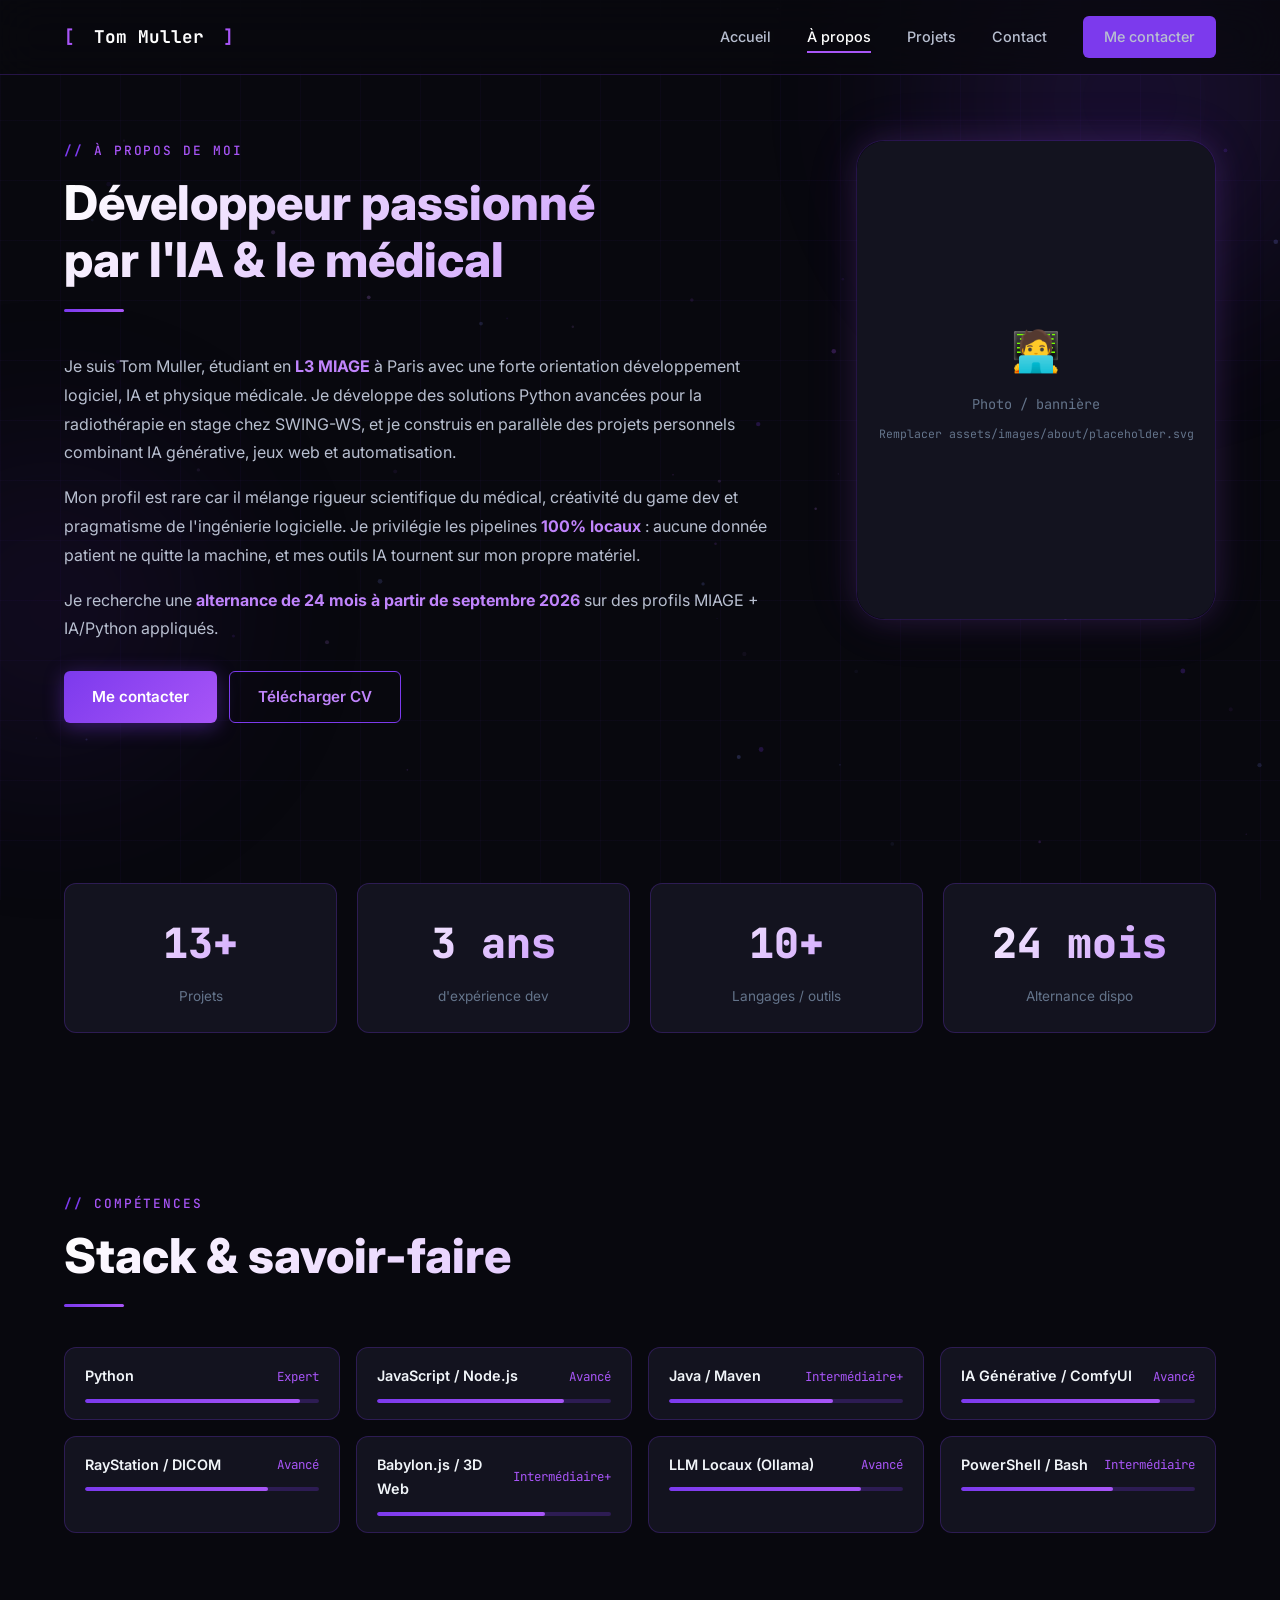
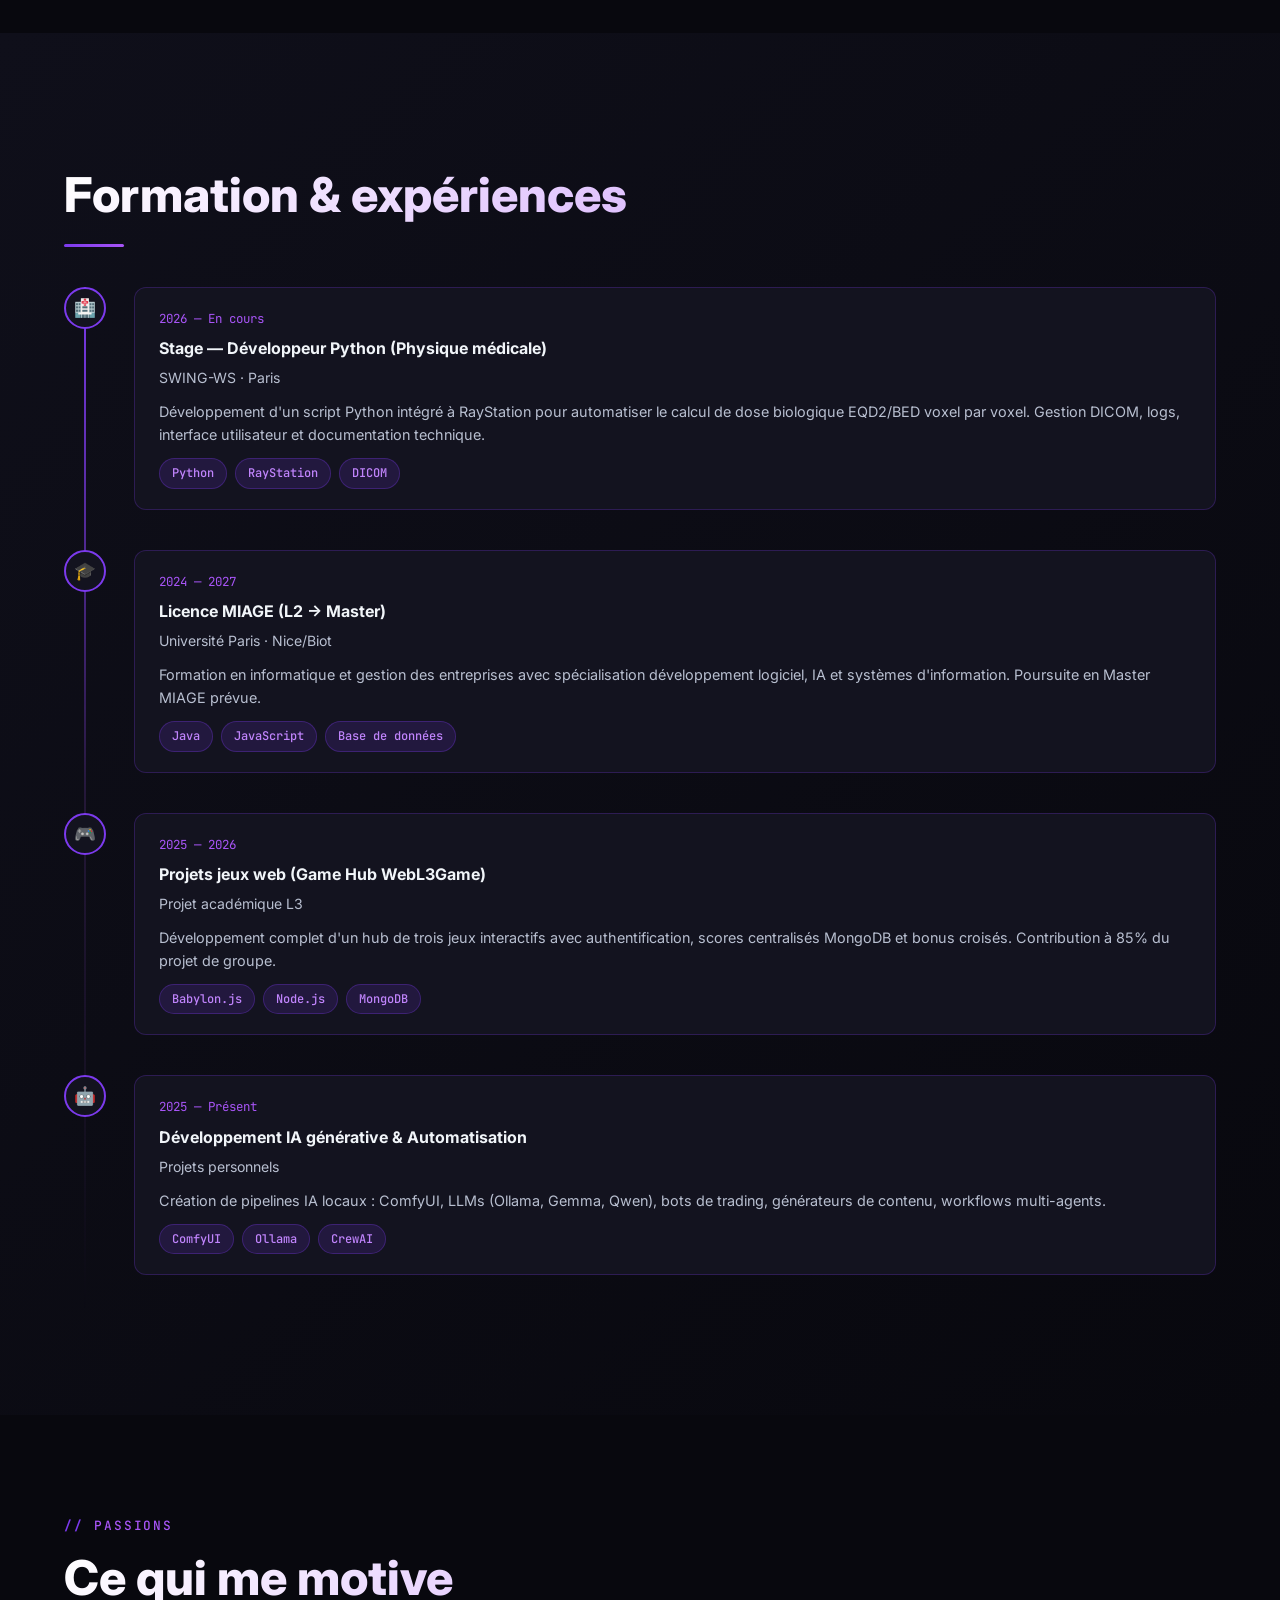
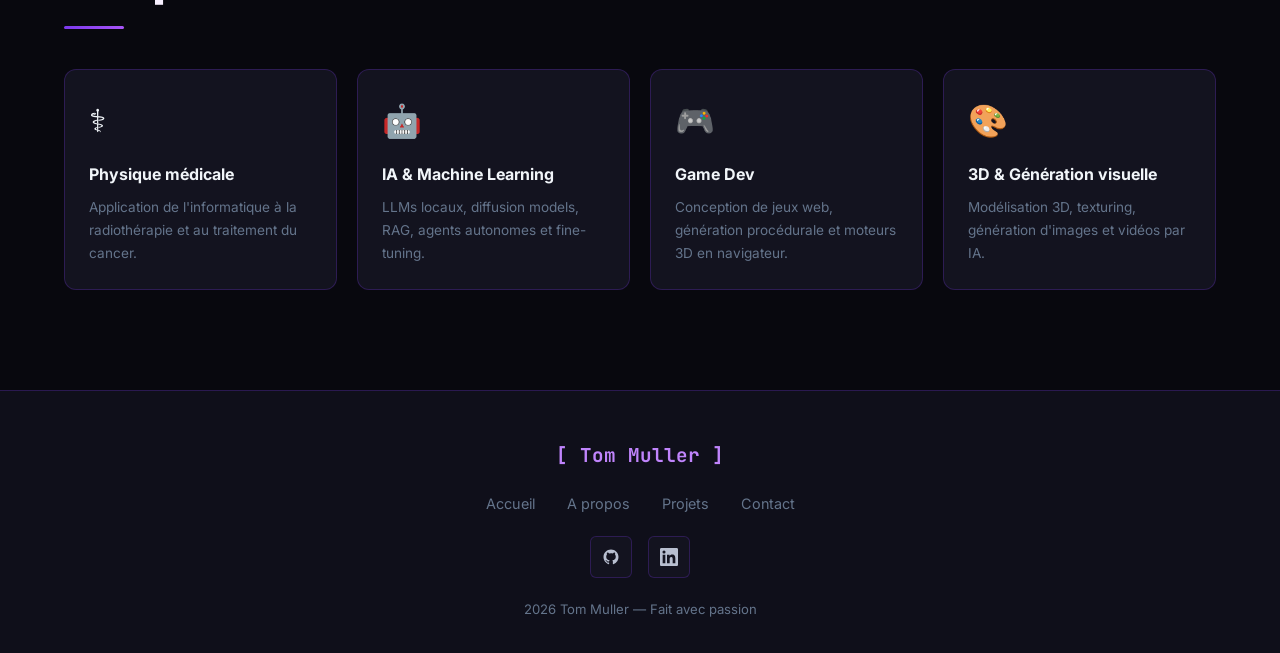
==== about.html @ a90e642e "ajout portfolio" ====
<!DOCTYPE html>
<html lang="fr">
<head>
  <meta charset="UTF-8"/>
  <meta name="viewport" content="width=device-width, initial-scale=1.0"/>
  <meta name="description" content="Tom Muller — Portfolio développeur Python/IA, physique médicale et jeux web."/>
  <title>À propos — Tom Muller</title>
  <link rel="stylesheet" href="css/main.css"/>
  <link rel="stylesheet" href="css/components.css"/>
  <link rel="stylesheet" href="css/animations.css"/>
</head>
<body>
<canvas id="particles-canvas"></canvas>
<div class="bg-orb bg-orb-1"></div>
<div class="bg-orb bg-orb-2"></div>

<nav class="navbar">
  <div class="container navbar-inner">
    <a href="index.html" class="navbar-logo"><span class="logo-bracket">[</span>&nbsp;Tom Muller&nbsp;<span class="logo-bracket">]</span></a>
    <div class="navbar-links">
      <a href="index.html">Accueil</a>
<a href="about.html" class="active">À propos</a>
<a href="projects.html">Projets</a>
<a href="contact.html">Contact</a>

      <a href="contact.html" class="navbar-cta">Me contacter</a>
    </div>
    <button class="burger" id="burger" aria-label="Menu"><span></span><span></span><span></span></button>
  </div>
</nav>
<div class="mobile-menu" id="mobileMenu">
  <a href="index.html">Accueil</a>
<a href="about.html">À propos</a>
<a href="projects.html">Projets</a>
<a href="contact.html">Contact</a>

  <a href="contact.html" class="btn btn-primary btn-sm" style="text-align:center;display:block;">Me contacter</a>
</div>

<!-- ═══ HERO ABOUT ═══ -->
<section style="padding:140px 0 60px;">
  <div class="container">
    <div style="display:grid;grid-template-columns:1fr 360px;gap:70px;align-items:start;">
      <div>
        <p class="section-label hero-animate-1">À propos de moi</p>
        <h1 class="section-title hero-animate-2">Développeur passionné<br/>par l'IA &amp; le médical</h1>
        <div class="divider hero-animate-3"></div>
        <div class="hero-animate-4">
          <p style="color:var(--text-secondary);line-height:1.8;margin-bottom:16px;">
            Je suis Tom Muller, étudiant en <strong style="color:var(--purple-light);">L3 MIAGE</strong> à Paris avec une forte orientation développement logiciel, IA et physique médicale. Je développe des solutions Python avancées pour la radiothérapie en stage chez SWING-WS, et je construis en parallèle des projets personnels combinant IA générative, jeux web et automatisation.
          </p>
          <p style="color:var(--text-secondary);line-height:1.8;margin-bottom:16px;">
            Mon profil est rare car il mélange rigueur scientifique du médical, créativité du game dev et pragmatisme de l'ingénierie logicielle. Je privilégie les pipelines <strong style="color:var(--purple-light);">100% locaux</strong> : aucune donnée patient ne quitte la machine, et mes outils IA tournent sur mon propre matériel.
          </p>
          <p style="color:var(--text-secondary);line-height:1.8;">
            Je recherche une <strong style="color:var(--purple-light);">alternance de 24 mois à partir de septembre 2026</strong> sur des profils MIAGE + IA/Python appliqués.
          </p>
        </div>
        <div style="display:flex;gap:12px;flex-wrap:wrap;margin-top:28px;" class="hero-animate-4">
          <a href="contact.html" class="btn btn-primary">Me contacter</a>
          <a href="#" class="btn btn-outline" id="dlCv">Télécharger CV</a>
        </div>
      </div>

      <!-- Photo About -->
      <div class="float-anim reveal-right">
        <div style="width:100%;aspect-ratio:3/4;border-radius:var(--radius-xl);overflow:hidden;border:1px solid var(--border);box-shadow:var(--shadow-glow);">
          <div class="img-placeholder" style="height:100%;border-radius:var(--radius-xl);border:none;">
            <span class="icon">🧑‍💻</span>
            <span>Photo / bannière</span>
            <small style="font-size:0.72rem;text-align:center;padding:0 12px;">Remplacer assets/images/about/placeholder.svg</small>
          </div>
        </div>
      </div>
    </div>
  </div>
</section>

<!-- ═══ STATS RAPIDES ═══ -->
<section class="section-sm">
  <div class="container">
    <div class="stats-row reveal">
      <div class="stat-card"><div class="stat-value" data-count="13" data-suffix="+">0</div><div class="stat-label">Projets</div></div>
      <div class="stat-card"><div class="stat-value" data-count="3" data-suffix=" ans">0</div><div class="stat-label">d'expérience dev</div></div>
      <div class="stat-card"><div class="stat-value" data-count="10" data-suffix="+">0</div><div class="stat-label">Langages / outils</div></div>
      <div class="stat-card"><div class="stat-value" data-count="24" data-suffix=" mois">0</div><div class="stat-label">Alternance dispo</div></div>
    </div>
  </div>
</section>

<!-- ═══ COMPÉTENCES ═══ -->
<section class="section">
  <div class="container">
    <p class="section-label reveal">Compétences</p>
    <h2 class="section-title reveal delay-1">Stack &amp; savoir-faire</h2>
    <div class="divider reveal delay-2"></div>
    <div class="skills-grid reveal delay-3">
      <div class="skill-item"><div class="skill-header"><span class="skill-name">Python</span><span class="skill-level">Expert</span></div><div class="skill-bar"><div class="skill-fill" data-width="92%"></div></div></div>
      <div class="skill-item"><div class="skill-header"><span class="skill-name">JavaScript / Node.js</span><span class="skill-level">Avancé</span></div><div class="skill-bar"><div class="skill-fill" data-width="80%"></div></div></div>
      <div class="skill-item"><div class="skill-header"><span class="skill-name">Java / Maven</span><span class="skill-level">Intermédiaire+</span></div><div class="skill-bar"><div class="skill-fill" data-width="70%"></div></div></div>
      <div class="skill-item"><div class="skill-header"><span class="skill-name">IA Générative / ComfyUI</span><span class="skill-level">Avancé</span></div><div class="skill-bar"><div class="skill-fill" data-width="85%"></div></div></div>
      <div class="skill-item"><div class="skill-header"><span class="skill-name">RayStation / DICOM</span><span class="skill-level">Avancé</span></div><div class="skill-bar"><div class="skill-fill" data-width="78%"></div></div></div>
      <div class="skill-item"><div class="skill-header"><span class="skill-name">Babylon.js / 3D Web</span><span class="skill-level">Intermédiaire+</span></div><div class="skill-bar"><div class="skill-fill" data-width="72%"></div></div></div>
      <div class="skill-item"><div class="skill-header"><span class="skill-name">LLM Locaux (Ollama)</span><span class="skill-level">Avancé</span></div><div class="skill-bar"><div class="skill-fill" data-width="82%"></div></div></div>
      <div class="skill-item"><div class="skill-header"><span class="skill-name">PowerShell / Bash</span><span class="skill-level">Intermédiaire</span></div><div class="skill-bar"><div class="skill-fill" data-width="65%"></div></div></div>
    </div>
  </div>
</section>

<!-- ═══ TIMELINE ═══ -->
<section class="section" style="background:linear-gradient(135deg,var(--bg-secondary),var(--bg-primary));">
  <div class="container">
    <p class="section-label reveal">Parcours</p>
    <h2 class="section-title reveal delay-1">Formation &amp; expériences</h2>
    <div class="divider reveal delay-2"></div>
    <div class="timeline reveal delay-3">

      <div class="timeline-item">
        <div class="timeline-dot">🏥</div>
        <div class="timeline-content">
          <p class="timeline-date">2026 — En cours</p>
          <h3 class="timeline-title">Stage — Développeur Python (Physique médicale)</h3>
          <p class="timeline-company">SWING-WS · Paris</p>
          <p class="timeline-desc">Développement d'un script Python intégré à RayStation pour automatiser le calcul de dose biologique EQD2/BED voxel par voxel. Gestion DICOM, logs, interface utilisateur et documentation technique.</p>
          <div style="display:flex;gap:8px;flex-wrap:wrap;margin-top:12px;">
            <span class="tag">Python</span><span class="tag">RayStation</span><span class="tag">DICOM</span>
          </div>
        </div>
      </div>

      <div class="timeline-item">
        <div class="timeline-dot">🎓</div>
        <div class="timeline-content">
          <p class="timeline-date">2024 — 2027</p>
          <h3 class="timeline-title">Licence MIAGE (L2 → Master)</h3>
          <p class="timeline-company">Université Paris · Nice/Biot</p>
          <p class="timeline-desc">Formation en informatique et gestion des entreprises avec spécialisation développement logiciel, IA et systèmes d'information. Poursuite en Master MIAGE prévue.</p>
          <div style="display:flex;gap:8px;flex-wrap:wrap;margin-top:12px;">
            <span class="tag">Java</span><span class="tag">JavaScript</span><span class="tag">Base de données</span>
          </div>
        </div>
      </div>

      <div class="timeline-item">
        <div class="timeline-dot">🎮</div>
        <div class="timeline-content">
          <p class="timeline-date">2025 — 2026</p>
          <h3 class="timeline-title">Projets jeux web (Game Hub WebL3Game)</h3>
          <p class="timeline-company">Projet académique L3</p>
          <p class="timeline-desc">Développement complet d'un hub de trois jeux interactifs avec authentification, scores centralisés MongoDB et bonus croisés. Contribution à 85% du projet de groupe.</p>
          <div style="display:flex;gap:8px;flex-wrap:wrap;margin-top:12px;">
            <span class="tag">Babylon.js</span><span class="tag">Node.js</span><span class="tag">MongoDB</span>
          </div>
        </div>
      </div>

      <div class="timeline-item">
        <div class="timeline-dot">🤖</div>
        <div class="timeline-content">
          <p class="timeline-date">2025 — Présent</p>
          <h3 class="timeline-title">Développement IA générative &amp; Automatisation</h3>
          <p class="timeline-company">Projets personnels</p>
          <p class="timeline-desc">Création de pipelines IA locaux : ComfyUI, LLMs (Ollama, Gemma, Qwen), bots de trading, générateurs de contenu, workflows multi-agents.</p>
          <div style="display:flex;gap:8px;flex-wrap:wrap;margin-top:12px;">
            <span class="tag">ComfyUI</span><span class="tag">Ollama</span><span class="tag">CrewAI</span>
          </div>
        </div>
      </div>

    </div>
  </div>
</section>

<!-- ═══ CENTRES D'INTÉRÊT ═══ -->
<section class="section">
  <div class="container">
    <p class="section-label reveal">Passions</p>
    <h2 class="section-title reveal delay-1">Ce qui me motive</h2>
    <div class="divider reveal delay-2"></div>
    <div style="display:grid;grid-template-columns:repeat(auto-fill,minmax(220px,1fr));gap:20px;margin-top:36px;" class="reveal delay-3">
      <div class="stat-card" style="text-align:left;padding:24px;">
        <div style="font-size:2rem;margin-bottom:12px;">⚕️</div>
        <h3 style="font-size:1rem;margin-bottom:8px;">Physique médicale</h3>
        <p style="font-size:0.85rem;color:var(--text-muted);">Application de l'informatique à la radiothérapie et au traitement du cancer.</p>
      </div>
      <div class="stat-card" style="text-align:left;padding:24px;">
        <div style="font-size:2rem;margin-bottom:12px;">🤖</div>
        <h3 style="font-size:1rem;margin-bottom:8px;">IA &amp; Machine Learning</h3>
        <p style="font-size:0.85rem;color:var(--text-muted);">LLMs locaux, diffusion models, RAG, agents autonomes et fine-tuning.</p>
      </div>
      <div class="stat-card" style="text-align:left;padding:24px;">
        <div style="font-size:2rem;margin-bottom:12px;">🎮</div>
        <h3 style="font-size:1rem;margin-bottom:8px;">Game Dev</h3>
        <p style="font-size:0.85rem;color:var(--text-muted);">Conception de jeux web, génération procédurale et moteurs 3D en navigateur.</p>
      </div>
      <div class="stat-card" style="text-align:left;padding:24px;">
        <div style="font-size:2rem;margin-bottom:12px;">🎨</div>
        <h3 style="font-size:1rem;margin-bottom:8px;">3D &amp; Génération visuelle</h3>
        <p style="font-size:0.85rem;color:var(--text-muted);">Modélisation 3D, texturing, génération d'images et vidéos par IA.</p>
      </div>
    </div>
  </div>
</section>


<footer>
  <div class="container footer-inner">
    <div class="footer-logo">[ Tom Muller ]</div>
    <nav class="footer-links">
      <a href="index.html">Accueil</a>
      <a href="about.html">A propos</a>
      <a href="projects.html">Projets</a>
      <a href="contact.html">Contact</a>
    </nav>
    <div class="footer-social">
      <a href="https://github.com/VOTRE_USERNAME" target="_blank" rel="noopener" class="social-btn" aria-label="GitHub">
        <svg width="18" height="18" viewBox="0 0 24 24" fill="currentColor"><path d="M12 2C6.477 2 2 6.484 2 12.017c0 4.425 2.865 8.18 6.839 9.504.5.092.682-.217.682-.483 0-.237-.008-.868-.013-1.703-2.782.605-3.369-1.343-3.369-1.343-.454-1.158-1.11-1.466-1.11-1.466-.908-.62.069-.608.069-.608 1.003.07 1.531 1.032 1.531 1.032.892 1.53 2.341 1.088 2.91.832.092-.647.35-1.088.636-1.338-2.22-.253-4.555-1.113-4.555-4.951 0-1.093.39-1.988 1.029-2.688-.103-.253-.446-1.272.098-2.65 0 0 .84-.27 2.75 1.026A9.564 9.564 0 0112 6.844c.85.004 1.705.115 2.504.337 1.909-1.296 2.747-1.027 2.747-1.027.546 1.379.202 2.398.1 2.651.64.7 1.028 1.595 1.028 2.688 0 3.848-2.339 4.695-4.566 4.943.359.309.678.92.678 1.855 0 1.338-.012 2.419-.012 2.747 0 .268.18.58.688.482A10.019 10.019 0 0022 12.017C22 6.484 17.522 2 12 2z"/></svg>
      </a>
      <a href="https://linkedin.com/in/VOTRE_PROFIL" target="_blank" rel="noopener" class="social-btn" aria-label="LinkedIn">
        <svg width="18" height="18" viewBox="0 0 24 24" fill="currentColor"><path d="M20.447 20.452h-3.554v-5.569c0-1.328-.027-3.037-1.852-3.037-1.853 0-2.136 1.445-2.136 2.939v5.667H9.351V9h3.414v1.561h.046c.477-.9 1.637-1.85 3.37-1.85 3.601 0 4.267 2.37 4.267 5.455v6.286zM5.337 7.433a2.062 2.062 0 01-2.063-2.065 2.064 2.064 0 112.063 2.065zm1.782 13.019H3.555V9h3.564v11.452zM22.225 0H1.771C.792 0 0 .774 0 1.729v20.542C0 23.227.792 24 1.771 24h20.451C23.2 24 24 23.227 24 22.271V1.729C24 .774 23.2 0 22.222 0h.003z"/></svg>
      </a>
    </div>
    <p class="footer-copy">2026 Tom Muller — Fait avec passion</p>
  </div>
</footer>
<script src="js/projects.js"></script>
<script src="js/main.js"></script>
<script src="js/animations.js"></script>
</body>
</html>
---- css/main.css ----
/* ============================================================
   main.css — Variables, reset, typographie, layout global
   Projet : Portfolio Tom Muller
   ============================================================ */

@import url('https://fonts.googleapis.com/css2?family=Inter:wght@300;400;500;600;700;800&family=JetBrains+Mono:wght@400;500;700&display=swap');

/* ── Variables ── */
:root {
  --bg-primary:    #08080e;
  --bg-secondary:  #0f0f1a;
  --bg-card:       #13131f;
  --bg-card-hover: #1a1a2e;

  --purple-deep:   #4c1d95;
  --purple-main:   #7c3aed;
  --purple-bright: #a855f7;
  --purple-light:  #c084fc;
  --purple-glow:   rgba(168, 85, 247, 0.15);
  --purple-glow-strong: rgba(168, 85, 247, 0.35);

  --text-primary:  #f1f5f9;
  --text-secondary:#b8bfd0;
  --text-muted:    #64748b;
  --text-accent:   #c084fc;

  --border:        rgba(124, 58, 237, 0.25);
  --border-hover:  rgba(168, 85, 247, 0.6);

  --font-main: 'Inter', system-ui, sans-serif;
  --font-mono: 'JetBrains Mono', 'Fira Code', monospace;

  --radius-sm: 6px;
  --radius-md: 12px;
  --radius-lg: 20px;
  --radius-xl: 28px;

  --transition: 0.3s cubic-bezier(0.4, 0, 0.2, 1);
  --shadow-card: 0 4px 24px rgba(0,0,0,0.4), 0 0 0 1px var(--border);
  --shadow-glow: 0 0 30px var(--purple-glow), 0 0 60px rgba(168,85,247,0.08);
}

/* ── Reset ── */
*, *::before, *::after { box-sizing: border-box; margin: 0; padding: 0; }
html { scroll-behavior: smooth; font-size: 16px; }
body {
  background: var(--bg-primary);
  color: var(--text-primary);
  font-family: var(--font-main);
  line-height: 1.7;
  overflow-x: hidden;
  min-height: 100vh;
}
a { color: var(--purple-light); text-decoration: none; transition: color var(--transition); }
a:hover { color: #fff; }
img { max-width: 100%; display: block; }
ul, ol { list-style: none; }
button { cursor: pointer; font-family: var(--font-main); border: none; background: none; }
input, textarea { font-family: var(--font-main); }

/* ── Scrollbar ── */
::-webkit-scrollbar { width: 6px; }
::-webkit-scrollbar-track { background: var(--bg-secondary); }
::-webkit-scrollbar-thumb { background: var(--purple-main); border-radius: 3px; }

/* ── Selection ── */
::selection { background: var(--purple-glow-strong); color: #fff; }

/* ── Background grid ── */
body::before {
  content: '';
  position: fixed; inset: 0; z-index: 0; pointer-events: none;
  background-image:
    linear-gradient(rgba(124,58,237,0.04) 1px, transparent 1px),
    linear-gradient(90deg, rgba(124,58,237,0.04) 1px, transparent 1px);
  background-size: 60px 60px;
}

/* ── Orbs de fond ── */
.bg-orb {
  position: fixed; border-radius: 50%; pointer-events: none; z-index: 0;
  filter: blur(80px); opacity: 0.18;
}
.bg-orb-1 {
  width: 500px; height: 500px;
  background: radial-gradient(circle, var(--purple-main), transparent);
  top: -150px; right: -100px;
}
.bg-orb-2 {
  width: 400px; height: 400px;
  background: radial-gradient(circle, var(--purple-deep), transparent);
  bottom: 10%; left: -150px;
}

/* ── Layout conteneur ── */
.container {
  width: 100%; max-width: 1200px;
  margin: 0 auto; padding: 0 24px;
  position: relative; z-index: 1;
}
.section { padding: 100px 0; }
.section-sm { padding: 60px 0; }

/* ── Titres de section ── */
.section-label {
  font-family: var(--font-mono);
  font-size: 0.8rem; font-weight: 500;
  color: var(--purple-bright); letter-spacing: 0.15em; text-transform: uppercase;
  display: flex; align-items: center; gap: 10px; margin-bottom: 12px;
}
.section-label::before {
  content: '//'; color: var(--purple-main); font-weight: 700;
}
.section-title {
  font-size: clamp(2rem, 4vw, 3rem); font-weight: 800;
  line-height: 1.2; margin-bottom: 16px;
  background: linear-gradient(135deg, #fff 0%, var(--purple-light) 100%);
  -webkit-background-clip: text; -webkit-text-fill-color: transparent;
  background-clip: text;
}
.section-subtitle {
  font-size: 1.1rem; color: var(--text-secondary); max-width: 560px;
}

/* ── Badges / Tags ── */
.tag {
  display: inline-flex; align-items: center; gap: 5px;
  padding: 4px 12px; border-radius: 99px;
  font-size: 0.75rem; font-weight: 500; font-family: var(--font-mono);
  background: rgba(124,58,237,0.15); color: var(--purple-light);
  border: 1px solid rgba(124,58,237,0.3);
  transition: var(--transition);
}
.tag:hover { background: rgba(124,58,237,0.25); border-color: var(--purple-bright); }
.tag-green  { background: rgba(16,185,129,0.12); color: #6ee7b7; border-color: rgba(16,185,129,0.25); }
.tag-blue   { background: rgba(59,130,246,0.12); color: #93c5fd; border-color: rgba(59,130,246,0.25); }
.tag-orange { background: rgba(245,158,11,0.12); color: #fcd34d; border-color: rgba(245,158,11,0.25); }
.tag-red    { background: rgba(239,68,68,0.12);  color: #fca5a5; border-color: rgba(239,68,68,0.25); }

/* ── Divider ── */
.divider {
  width: 60px; height: 3px; border-radius: 2px;
  background: linear-gradient(90deg, var(--purple-main), var(--purple-bright));
  margin: 20px 0 40px;
}

/* ── Image placeholder ── */
.img-placeholder {
  background: var(--bg-card);
  border: 2px dashed var(--border);
  border-radius: var(--radius-md);
  display: flex; flex-direction: column;
  align-items: center; justify-content: center;
  gap: 8px; color: var(--text-muted);
  font-family: var(--font-mono); font-size: 0.85rem;
  transition: var(--transition);
}
.img-placeholder:hover {
  border-color: var(--purple-bright);
  color: var(--purple-light);
  background: var(--bg-card-hover);
}
.img-placeholder .icon { font-size: 2.5rem; }

/* ── Responsive ── */
@media (max-width: 768px) {
  .container { padding: 0 16px; }
  .section { padding: 70px 0; }
}
@media (max-width: 480px) {
  .section { padding: 50px 0; }
}
---- css/components.css ----
/* ============================================================
   components.css — Nav, boutons, cartes, footer, formulaire
   ============================================================ */

/* ── NAVBAR ── */
.navbar {
  position: fixed; top: 0; left: 0; right: 0; z-index: 100;
  padding: 16px 0;
  background: rgba(8,8,14,0.75);
  backdrop-filter: blur(20px); -webkit-backdrop-filter: blur(20px);
  border-bottom: 1px solid var(--border);
  transition: var(--transition);
}
.navbar.scrolled {
  padding: 10px 0;
  background: rgba(8,8,14,0.92);
  box-shadow: 0 4px 30px rgba(0,0,0,0.4);
}
.navbar-inner {
  display: flex; align-items: center; justify-content: space-between;
}
.navbar-logo {
  font-family: var(--font-mono); font-size: 1.1rem; font-weight: 700;
  color: #fff; display: flex; align-items: center; gap: 8px;
  transition: var(--transition);
}
.navbar-logo .logo-bracket { color: var(--purple-bright); }
.navbar-logo:hover { color: var(--purple-light); }
.navbar-links {
  display: flex; align-items: center; gap: 36px;
}
.navbar-links a {
  font-size: 0.9rem; font-weight: 500; color: var(--text-secondary);
  position: relative; transition: color var(--transition);
}
.navbar-links a::after {
  content: ''; position: absolute; bottom: -4px; left: 0; right: 0;
  height: 2px; background: var(--purple-bright);
  transform: scaleX(0); transition: transform var(--transition);
  transform-origin: right;
}
.navbar-links a:hover,
.navbar-links a.active { color: #fff; }
.navbar-links a:hover::after,
.navbar-links a.active::after { transform: scaleX(1); transform-origin: left; }

.navbar-cta {
  padding: 8px 20px; border-radius: var(--radius-sm);
  font-size: 0.88rem; font-weight: 600;
  background: var(--purple-main); color: #fff;
  border: 1px solid transparent;
  transition: var(--transition);
}
.navbar-cta:hover {
  background: transparent; color: var(--purple-bright);
  border-color: var(--purple-bright);
  box-shadow: 0 0 18px var(--purple-glow);
}
.burger {
  display: none; flex-direction: column; gap: 5px;
  width: 28px; padding: 4px;
}
.burger span {
  display: block; height: 2px; border-radius: 2px;
  background: var(--text-primary); transition: var(--transition);
}
.burger.open span:nth-child(1) { transform: rotate(45deg) translate(5px, 5px); }
.burger.open span:nth-child(2) { opacity: 0; }
.burger.open span:nth-child(3) { transform: rotate(-45deg) translate(5px, -5px); }

.mobile-menu {
  display: none; position: fixed; top: 65px; left: 0; right: 0; z-index: 99;
  background: rgba(8,8,14,0.97); border-bottom: 1px solid var(--border);
  padding: 20px 24px 30px; flex-direction: column; gap: 20px;
}
.mobile-menu.open { display: flex; }
.mobile-menu a {
  font-size: 1.1rem; font-weight: 500; color: var(--text-primary);
  border-bottom: 1px solid var(--border); padding-bottom: 16px;
}
.mobile-menu a:last-child { border: none; }

@media (max-width: 768px) {
  .navbar-links { display: none; }
  .burger { display: flex; }
}

/* ── BOUTONS ── */
.btn {
  display: inline-flex; align-items: center; gap: 8px;
  padding: 12px 28px; border-radius: var(--radius-sm);
  font-size: 0.95rem; font-weight: 600;
  transition: var(--transition); position: relative; overflow: hidden;
}
.btn::before {
  content: ''; position: absolute; inset: 0;
  background: rgba(255,255,255,0.06);
  transform: translateX(-100%); transition: transform 0.4s ease;
}
.btn:hover::before { transform: translateX(0); }

.btn-primary {
  background: linear-gradient(135deg, var(--purple-main), var(--purple-bright));
  color: #fff;
  box-shadow: 0 4px 20px rgba(124,58,237,0.4);
}
.btn-primary:hover {
  transform: translateY(-2px);
  box-shadow: 0 8px 30px rgba(168,85,247,0.5);
  color: #fff;
}
.btn-outline {
  background: transparent; color: var(--purple-light);
  border: 1.5px solid var(--purple-main);
}
.btn-outline:hover {
  background: var(--purple-glow); color: #fff;
  border-color: var(--purple-bright);
  box-shadow: 0 0 20px var(--purple-glow);
  transform: translateY(-2px);
}
.btn-ghost {
  background: transparent; color: var(--text-secondary);
  border: 1px solid var(--border);
}
.btn-ghost:hover {
  background: var(--bg-card); color: var(--text-primary);
  border-color: var(--border-hover);
}
.btn-sm { padding: 8px 18px; font-size: 0.85rem; }
.btn-lg { padding: 16px 40px; font-size: 1.05rem; }

/* ── CARDS PROJET ── */
.projects-grid {
  display: grid;
  grid-template-columns: repeat(auto-fill, minmax(340px, 1fr));
  gap: 24px; margin-top: 40px;
}
.project-card {
  background: var(--bg-card);
  border: 1px solid var(--border);
  border-radius: var(--radius-lg);
  overflow: hidden; cursor: pointer;
  transition: var(--transition);
  display: flex; flex-direction: column;
  position: relative;
}
.project-card::before {
  content: ''; position: absolute; top: 0; left: 0; right: 0;
  height: 2px;
  background: linear-gradient(90deg, var(--purple-main), var(--purple-bright), transparent);
  opacity: 0; transition: var(--transition);
}
.project-card:hover {
  border-color: var(--border-hover);
  background: var(--bg-card-hover);
  transform: translateY(-6px);
  box-shadow: var(--shadow-glow);
}
.project-card:hover::before { opacity: 1; }

.project-card-img {
  width: 100%; height: 200px; overflow: hidden;
  background: var(--bg-secondary);
  position: relative;
}
.project-card-img img {
  width: 100%; height: 100%; object-fit: cover;
  transition: transform 0.5s ease;
}
.project-card:hover .project-card-img img { transform: scale(1.06); }
.project-card-img .img-placeholder { height: 100%; border-radius: 0; border: none; }

.project-card-body { padding: 22px; flex: 1; display: flex; flex-direction: column; gap: 10px; }
.project-card-category {
  font-family: var(--font-mono); font-size: 0.75rem;
  color: var(--purple-bright); text-transform: uppercase; letter-spacing: 0.1em;
}
.project-card-title {
  font-size: 1.15rem; font-weight: 700; color: var(--text-primary); line-height: 1.3;
}
.project-card-desc {
  font-size: 0.9rem; color: var(--text-secondary); line-height: 1.6; flex: 1;
}
.project-card-tags {
  display: flex; flex-wrap: wrap; gap: 6px; margin-top: 6px;
}
.project-card-footer {
  padding: 16px 22px;
  border-top: 1px solid var(--border);
  display: flex; align-items: center; justify-content: space-between;
}
.project-card-status {
  font-size: 0.78rem; display: flex; align-items: center; gap: 6px;
}
.status-dot {
  width: 8px; height: 8px; border-radius: 50%;
}
.status-active   .status-dot { background: #22c55e; box-shadow: 0 0 6px #22c55e; }
.status-done     .status-dot { background: var(--purple-bright); box-shadow: 0 0 6px var(--purple-bright); }
.status-wip      .status-dot { background: #f59e0b; box-shadow: 0 0 6px #f59e0b; animation: pulse-dot 1.5s infinite; }

/* ── FILTER TABS ── */
.filter-tabs {
  display: flex; flex-wrap: wrap; gap: 10px; margin: 32px 0 0;
}
.filter-tab {
  padding: 8px 20px; border-radius: 99px;
  font-size: 0.85rem; font-weight: 500;
  background: transparent; color: var(--text-muted);
  border: 1px solid var(--border);
  transition: var(--transition);
}
.filter-tab:hover { color: var(--text-primary); border-color: var(--border-hover); }
.filter-tab.active {
  background: var(--purple-glow-strong); color: #fff;
  border-color: var(--purple-bright);
  box-shadow: 0 0 14px rgba(168,85,247,0.2);
}

/* ── SKILL BARS ── */
.skills-grid {
  display: grid; grid-template-columns: repeat(auto-fill, minmax(260px, 1fr));
  gap: 16px; margin-top: 36px;
}
.skill-item {
  background: var(--bg-card); border: 1px solid var(--border);
  border-radius: var(--radius-md); padding: 16px 20px;
  transition: var(--transition);
}
.skill-item:hover { border-color: var(--border-hover); transform: translateY(-3px); }
.skill-header {
  display: flex; justify-content: space-between; align-items: center; margin-bottom: 10px;
}
.skill-name { font-size: 0.9rem; font-weight: 600; }
.skill-level { font-family: var(--font-mono); font-size: 0.78rem; color: var(--purple-bright); }
.skill-bar { height: 4px; background: var(--border); border-radius: 2px; overflow: hidden; }
.skill-fill {
  height: 100%; border-radius: 2px;
  background: linear-gradient(90deg, var(--purple-main), var(--purple-bright));
  width: 0; transition: width 1.2s cubic-bezier(0.4,0,0.2,1);
}

/* ── TIMELINE ── */
.timeline { margin-top: 40px; position: relative; }
.timeline::before {
  content: ''; position: absolute;
  left: 20px; top: 0; bottom: 0; width: 2px;
  background: linear-gradient(to bottom, var(--purple-main), var(--purple-glow), transparent);
}
.timeline-item {
  display: flex; gap: 28px; padding-bottom: 40px; position: relative;
}
.timeline-dot {
  width: 42px; height: 42px; flex-shrink: 0;
  border-radius: 50%; border: 2px solid var(--purple-main);
  background: var(--bg-card); display: flex; align-items: center; justify-content: center;
  font-size: 1.1rem; position: relative; z-index: 1;
  transition: var(--transition);
}
.timeline-item:hover .timeline-dot {
  background: var(--purple-glow); border-color: var(--purple-bright);
  box-shadow: 0 0 16px var(--purple-glow-strong);
}
.timeline-content {
  background: var(--bg-card); border: 1px solid var(--border);
  border-radius: var(--radius-md); padding: 20px 24px; flex: 1;
  transition: var(--transition);
}
.timeline-item:hover .timeline-content { border-color: var(--border-hover); }
.timeline-date {
  font-family: var(--font-mono); font-size: 0.78rem;
  color: var(--purple-bright); margin-bottom: 6px;
}
.timeline-title { font-weight: 700; font-size: 1rem; margin-bottom: 4px; }
.timeline-company { font-size: 0.88rem; color: var(--text-secondary); margin-bottom: 10px; }
.timeline-desc { font-size: 0.9rem; color: var(--text-secondary); line-height: 1.6; }

/* ── STAT CARDS ── */
.stats-row {
  display: grid; grid-template-columns: repeat(auto-fit, minmax(180px, 1fr));
  gap: 20px; margin-top: 40px;
}
.stat-card {
  background: var(--bg-card); border: 1px solid var(--border);
  border-radius: var(--radius-md); padding: 24px 20px; text-align: center;
  transition: var(--transition);
}
.stat-card:hover {
  border-color: var(--border-hover);
  box-shadow: var(--shadow-glow);
  transform: translateY(-4px);
}
.stat-value {
  font-size: 2.6rem; font-weight: 800; font-family: var(--font-mono);
  background: linear-gradient(135deg, #fff, var(--purple-light));
  -webkit-background-clip: text; -webkit-text-fill-color: transparent;
  background-clip: text;
}
.stat-label { font-size: 0.85rem; color: var(--text-muted); margin-top: 6px; }

/* ── CONTACT FORM ── */
.contact-grid {
  display: grid; grid-template-columns: 1fr 1.5fr; gap: 60px; align-items: start;
  margin-top: 50px;
}
.contact-info { display: flex; flex-direction: column; gap: 28px; }
.contact-item {
  display: flex; align-items: flex-start; gap: 16px;
  padding: 20px; background: var(--bg-card);
  border: 1px solid var(--border); border-radius: var(--radius-md);
  transition: var(--transition);
}
.contact-item:hover { border-color: var(--border-hover); transform: translateX(4px); }
.contact-icon {
  width: 42px; height: 42px; border-radius: var(--radius-sm);
  background: var(--purple-glow); border: 1px solid var(--border);
  display: flex; align-items: center; justify-content: center;
  font-size: 1.1rem; flex-shrink: 0;
}
.contact-item-title { font-weight: 600; font-size: 0.9rem; margin-bottom: 3px; }
.contact-item-value { font-size: 0.88rem; color: var(--text-secondary); }

.form-group { margin-bottom: 20px; }
.form-label {
  display: block; font-size: 0.85rem; font-weight: 500;
  color: var(--text-secondary); margin-bottom: 8px;
}
.form-control {
  width: 100%; padding: 13px 16px;
  background: var(--bg-card); border: 1px solid var(--border);
  border-radius: var(--radius-sm); color: var(--text-primary);
  font-size: 0.95rem; font-family: var(--font-main);
  transition: var(--transition); resize: vertical;
}
.form-control:focus {
  outline: none; border-color: var(--purple-main);
  box-shadow: 0 0 0 3px var(--purple-glow);
  background: var(--bg-card-hover);
}
.form-control::placeholder { color: var(--text-muted); }
textarea.form-control { min-height: 140px; }

@media (max-width: 900px) {
  .contact-grid { grid-template-columns: 1fr; }
  .projects-grid { grid-template-columns: 1fr; }
}

/* ── FOOTER ── */
footer {
  border-top: 1px solid var(--border);
  padding: 48px 0 32px; background: var(--bg-secondary);
  position: relative; z-index: 1;
}
.footer-inner {
  display: flex; flex-direction: column; align-items: center; gap: 20px;
}
.footer-logo {
  font-family: var(--font-mono); font-size: 1.2rem; font-weight: 700;
  color: var(--purple-light);
}
.footer-links {
  display: flex; gap: 32px;
}
.footer-links a { font-size: 0.9rem; color: var(--text-muted); transition: color var(--transition); }
.footer-links a:hover { color: var(--purple-light); }
.footer-social {
  display: flex; gap: 16px;
}
.social-btn {
  width: 42px; height: 42px; border-radius: var(--radius-sm);
  background: var(--bg-card); border: 1px solid var(--border);
  display: flex; align-items: center; justify-content: center;
  font-size: 1rem; transition: var(--transition); color: var(--text-secondary);
  text-decoration: none;
}
.social-btn:hover {
  background: var(--purple-glow); border-color: var(--purple-bright);
  color: #fff; transform: translateY(-3px);
  box-shadow: 0 4px 14px var(--purple-glow);
}
.footer-copy { font-size: 0.82rem; color: var(--text-muted); text-align: center; }

/* ── DETAIL PAGE ── */
.detail-hero {
  padding: 140px 0 60px; min-height: 50vh;
  display: flex; flex-direction: column; justify-content: flex-end;
}
.back-link {
  display: inline-flex; align-items: center; gap: 8px;
  font-size: 0.9rem; color: var(--text-muted);
  margin-bottom: 36px; transition: var(--transition);
}
.back-link:hover { color: var(--purple-light); transform: translateX(-4px); }
.detail-title {
  font-size: clamp(2.2rem, 5vw, 3.8rem); font-weight: 800; line-height: 1.1;
  background: linear-gradient(135deg, #fff 0%, var(--purple-light) 100%);
  -webkit-background-clip: text; -webkit-text-fill-color: transparent;
  background-clip: text; margin: 16px 0;
}
.detail-meta {
  display: flex; flex-wrap: wrap; gap: 20px; margin: 20px 0 32px;
  font-size: 0.88rem; color: var(--text-secondary);
}
.detail-meta-item { display: flex; align-items: center; gap: 6px; }
.detail-meta-item span:first-child { color: var(--purple-bright); }
.detail-img-main {
  width: 100%; height: 420px; overflow: hidden;
  border-radius: var(--radius-xl); border: 1px solid var(--border);
  margin-bottom: 60px; background: var(--bg-card);
}
.detail-img-main img { width: 100%; height: 100%; object-fit: cover; }
.detail-img-main .img-placeholder { height: 100%; border-radius: var(--radius-xl); }
.detail-content {
  display: grid; grid-template-columns: 1fr 320px; gap: 60px; align-items: start;
}
.detail-body h2 {
  font-size: 1.5rem; font-weight: 700; margin: 40px 0 16px;
  color: var(--text-primary);
}
.detail-body h2:first-child { margin-top: 0; }
.detail-body p { color: var(--text-secondary); line-height: 1.8; margin-bottom: 16px; }
.detail-body ul {
  list-style: none; display: flex; flex-direction: column; gap: 10px; margin-bottom: 20px;
}
.detail-body ul li {
  color: var(--text-secondary); padding-left: 20px; position: relative;
}
.detail-body ul li::before {
  content: '▸'; position: absolute; left: 0; color: var(--purple-bright);
}
.detail-sidebar { display: flex; flex-direction: column; gap: 20px; }
.sidebar-card {
  background: var(--bg-card); border: 1px solid var(--border);
  border-radius: var(--radius-md); padding: 22px;
}
.sidebar-card-title {
  font-weight: 700; font-size: 0.9rem; margin-bottom: 16px;
  color: var(--purple-light); font-family: var(--font-mono);
  text-transform: uppercase; letter-spacing: 0.08em;
}
.sidebar-tags { display: flex; flex-wrap: wrap; gap: 8px; }
.nav-detail {
  display: flex; justify-content: space-between; gap: 16px;
  margin-top: 60px; padding-top: 40px;
  border-top: 1px solid var(--border);
}
.nav-detail-btn {
  flex: 1; max-width: 220px; padding: 16px 20px;
  background: var(--bg-card); border: 1px solid var(--border);
  border-radius: var(--radius-md); color: var(--text-primary);
  transition: var(--transition); text-decoration: none;
}
.nav-detail-btn:hover {
  border-color: var(--border-hover); background: var(--bg-card-hover);
  transform: translateY(-3px); color: #fff;
}
.nav-detail-btn.prev { text-align: left; }
.nav-detail-btn.next { text-align: right; margin-left: auto; }
.nav-detail-btn small {
  display: block; font-size: 0.75rem;
  color: var(--text-muted); margin-bottom: 4px; font-family: var(--font-mono);
}
.nav-detail-btn strong { font-size: 0.9rem; }

@media (max-width: 900px) {
  .detail-content { grid-template-columns: 1fr; }
  .detail-img-main { height: 250px; }
}
---- css/animations.css ----
/* ============================================================
   animations.css — Keyframes, effets d'entrée, particules
   ============================================================ */

/* ── Keyframes ── */
@keyframes fadeInUp {
  from { opacity: 0; transform: translateY(30px); }
  to   { opacity: 1; transform: translateY(0); }
}
@keyframes fadeInLeft {
  from { opacity: 0; transform: translateX(-30px); }
  to   { opacity: 1; transform: translateX(0); }
}
@keyframes fadeInRight {
  from { opacity: 0; transform: translateX(30px); }
  to   { opacity: 1; transform: translateX(0); }
}
@keyframes scaleIn {
  from { opacity: 0; transform: scale(0.9); }
  to   { opacity: 1; transform: scale(1); }
}
@keyframes glowPulse {
  0%, 100% { box-shadow: 0 0 20px var(--purple-glow); }
  50%       { box-shadow: 0 0 40px var(--purple-glow-strong), 0 0 70px var(--purple-glow); }
}
@keyframes float {
  0%, 100% { transform: translateY(0); }
  50%       { transform: translateY(-12px); }
}
@keyframes pulse-dot {
  0%, 100% { opacity: 1; }
  50%       { opacity: 0.3; }
}
@keyframes gradientShift {
  0%   { background-position: 0% 50%; }
  50%  { background-position: 100% 50%; }
  100% { background-position: 0% 50%; }
}
@keyframes scanline {
  from { transform: translateY(-100%); }
  to   { transform: translateY(200%); }
}
@keyframes blink {
  0%, 100% { opacity: 1; }
  50%       { opacity: 0; }
}
@keyframes particleFloat {
  0%   { transform: translateY(0) rotate(0deg); opacity: 0; }
  10%  { opacity: 1; }
  90%  { opacity: 1; }
  100% { transform: translateY(-100vh) rotate(720deg); opacity: 0; }
}

/* ── Entrée au scroll ── */
.reveal {
  opacity: 0; transform: translateY(30px);
  transition: opacity 0.7s ease, transform 0.7s ease;
}
.reveal.visible { opacity: 1; transform: translateY(0); }
.reveal-left {
  opacity: 0; transform: translateX(-30px);
  transition: opacity 0.7s ease, transform 0.7s ease;
}
.reveal-left.visible { opacity: 1; transform: translateX(0); }
.reveal-right {
  opacity: 0; transform: translateX(30px);
  transition: opacity 0.7s ease, transform 0.7s ease;
}
.reveal-right.visible { opacity: 1; transform: translateX(0); }
.reveal-scale {
  opacity: 0; transform: scale(0.92);
  transition: opacity 0.6s ease, transform 0.6s ease;
}
.reveal-scale.visible { opacity: 1; transform: scale(1); }

/* ── Délais ── */
.delay-1 { transition-delay: 0.1s; }
.delay-2 { transition-delay: 0.2s; }
.delay-3 { transition-delay: 0.3s; }
.delay-4 { transition-delay: 0.4s; }
.delay-5 { transition-delay: 0.5s; }

/* ── Hero intro ── */
.hero-animate { animation: fadeInUp 0.8s ease forwards; }
.hero-animate-1 { animation: fadeInUp 0.8s 0.1s ease both; }
.hero-animate-2 { animation: fadeInUp 0.8s 0.25s ease both; }
.hero-animate-3 { animation: fadeInUp 0.8s 0.4s ease both; }
.hero-animate-4 { animation: fadeInUp 0.8s 0.55s ease both; }

/* ── Glow sur éléments ── */
.glow { animation: glowPulse 3s ease-in-out infinite; }
.float-anim { animation: float 4s ease-in-out infinite; }

/* ── Curseur clignotant ── */
.cursor-blink::after {
  content: '|'; color: var(--purple-bright);
  animation: blink 1s step-end infinite; margin-left: 2px;
}

/* ── Barre dégradé animée ── */
.gradient-animated {
  background: linear-gradient(270deg, var(--purple-main), var(--purple-bright), #818cf8, var(--purple-main));
  background-size: 300% 300%;
  animation: gradientShift 5s ease infinite;
  -webkit-background-clip: text; -webkit-text-fill-color: transparent;
  background-clip: text;
}

/* ── Particles canvas ── */
#particles-canvas {
  position: fixed; inset: 0; z-index: 0; pointer-events: none; opacity: 0.4;
}

/* ── Scanline effect sur images de hero ── */
.scanline-img { position: relative; overflow: hidden; }
.scanline-img::after {
  content: '';
  position: absolute; left: 0; right: 0;
  height: 40%; background: linear-gradient(transparent, rgba(124,58,237,0.08), transparent);
  animation: scanline 4s linear infinite;
}

/* ── Hover glow card ── */
.glow-card:hover { box-shadow: 0 0 40px rgba(168,85,247,0.2), 0 4px 30px rgba(0,0,0,0.5); }

/* ── Underline gradient ── */
.underline-gradient {
  position: relative; display: inline-block;
}
.underline-gradient::after {
  content: ''; position: absolute;
  left: 0; bottom: -3px; width: 100%; height: 2px;
  background: linear-gradient(90deg, var(--purple-main), var(--purple-bright));
  transform: scaleX(0); transform-origin: right;
  transition: transform 0.3s ease;
}
.underline-gradient:hover::after { transform: scaleX(1); transform-origin: left; }

/* ── Loading line ── */
.page-loader {
  position: fixed; top: 0; left: 0; right: 0; z-index: 9999;
  height: 3px;
  background: linear-gradient(90deg, var(--purple-main), var(--purple-bright));
  transform-origin: left;
  animation: none;
}
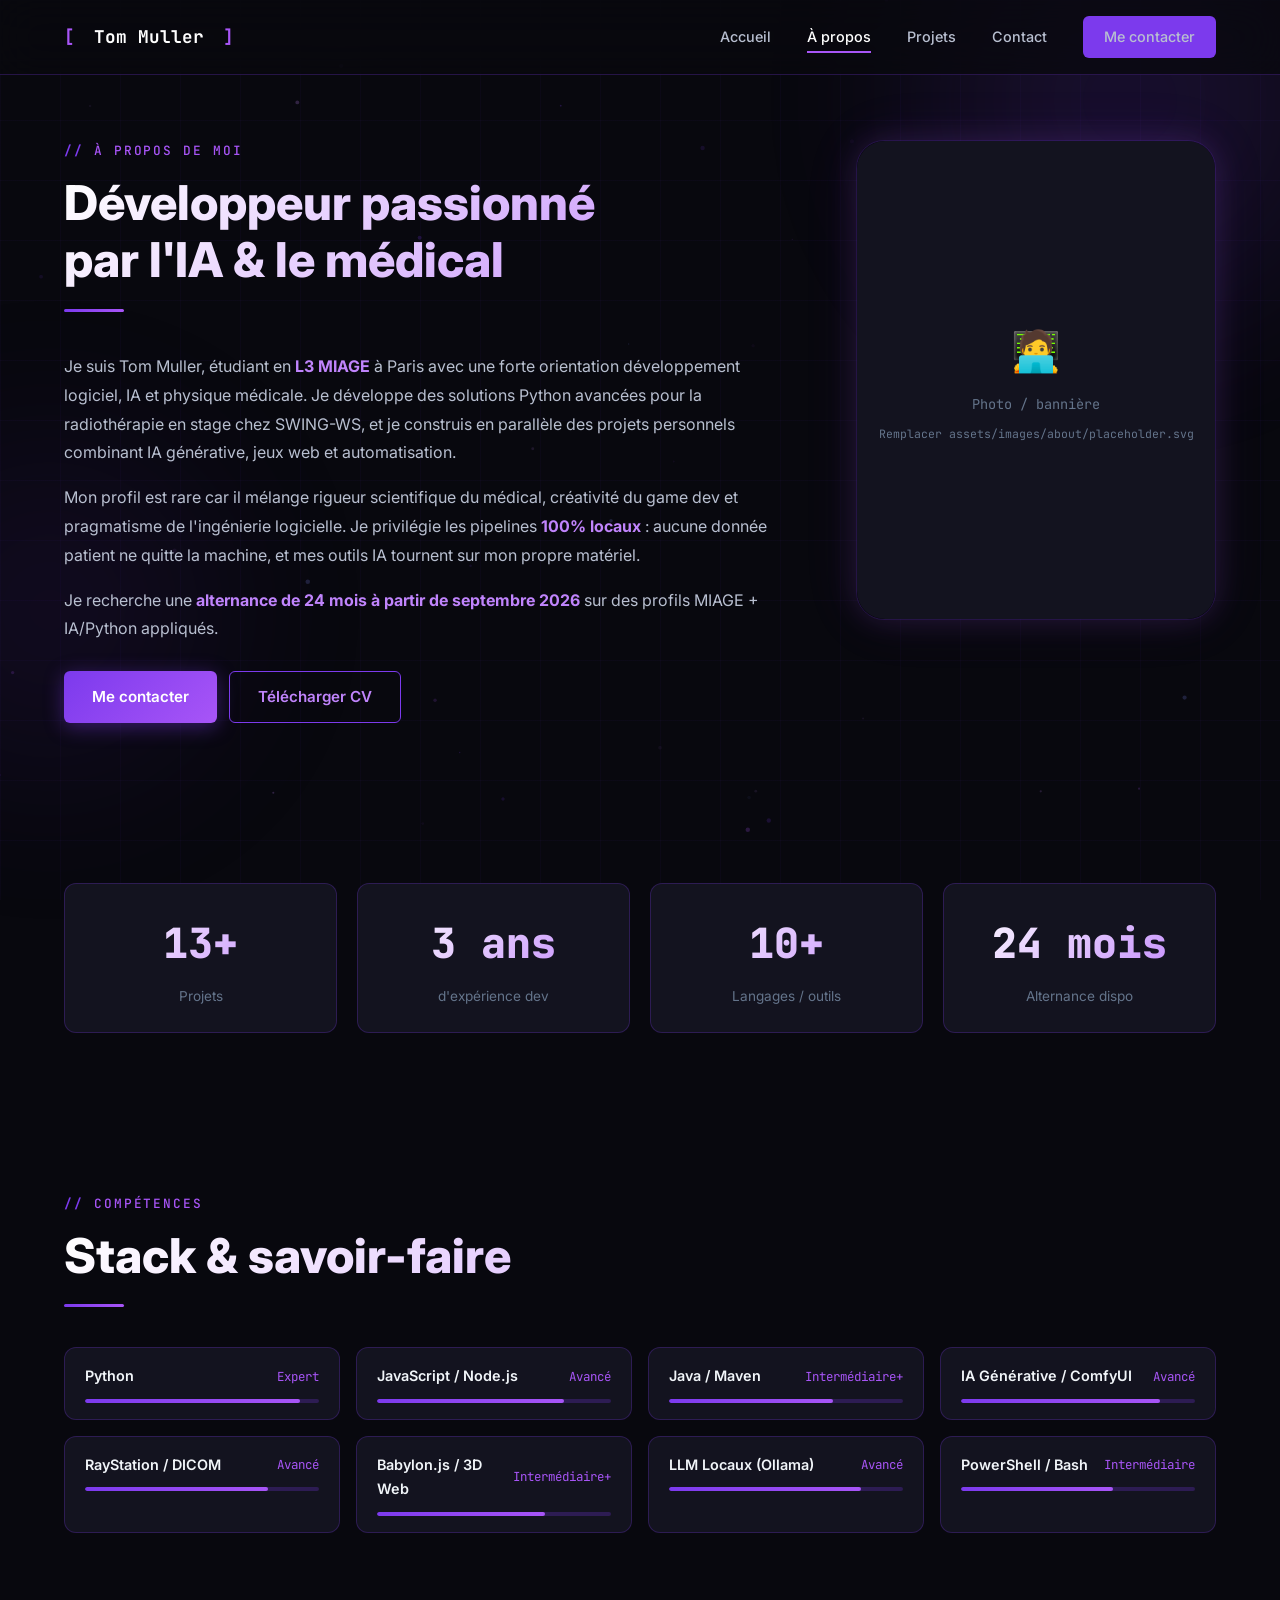
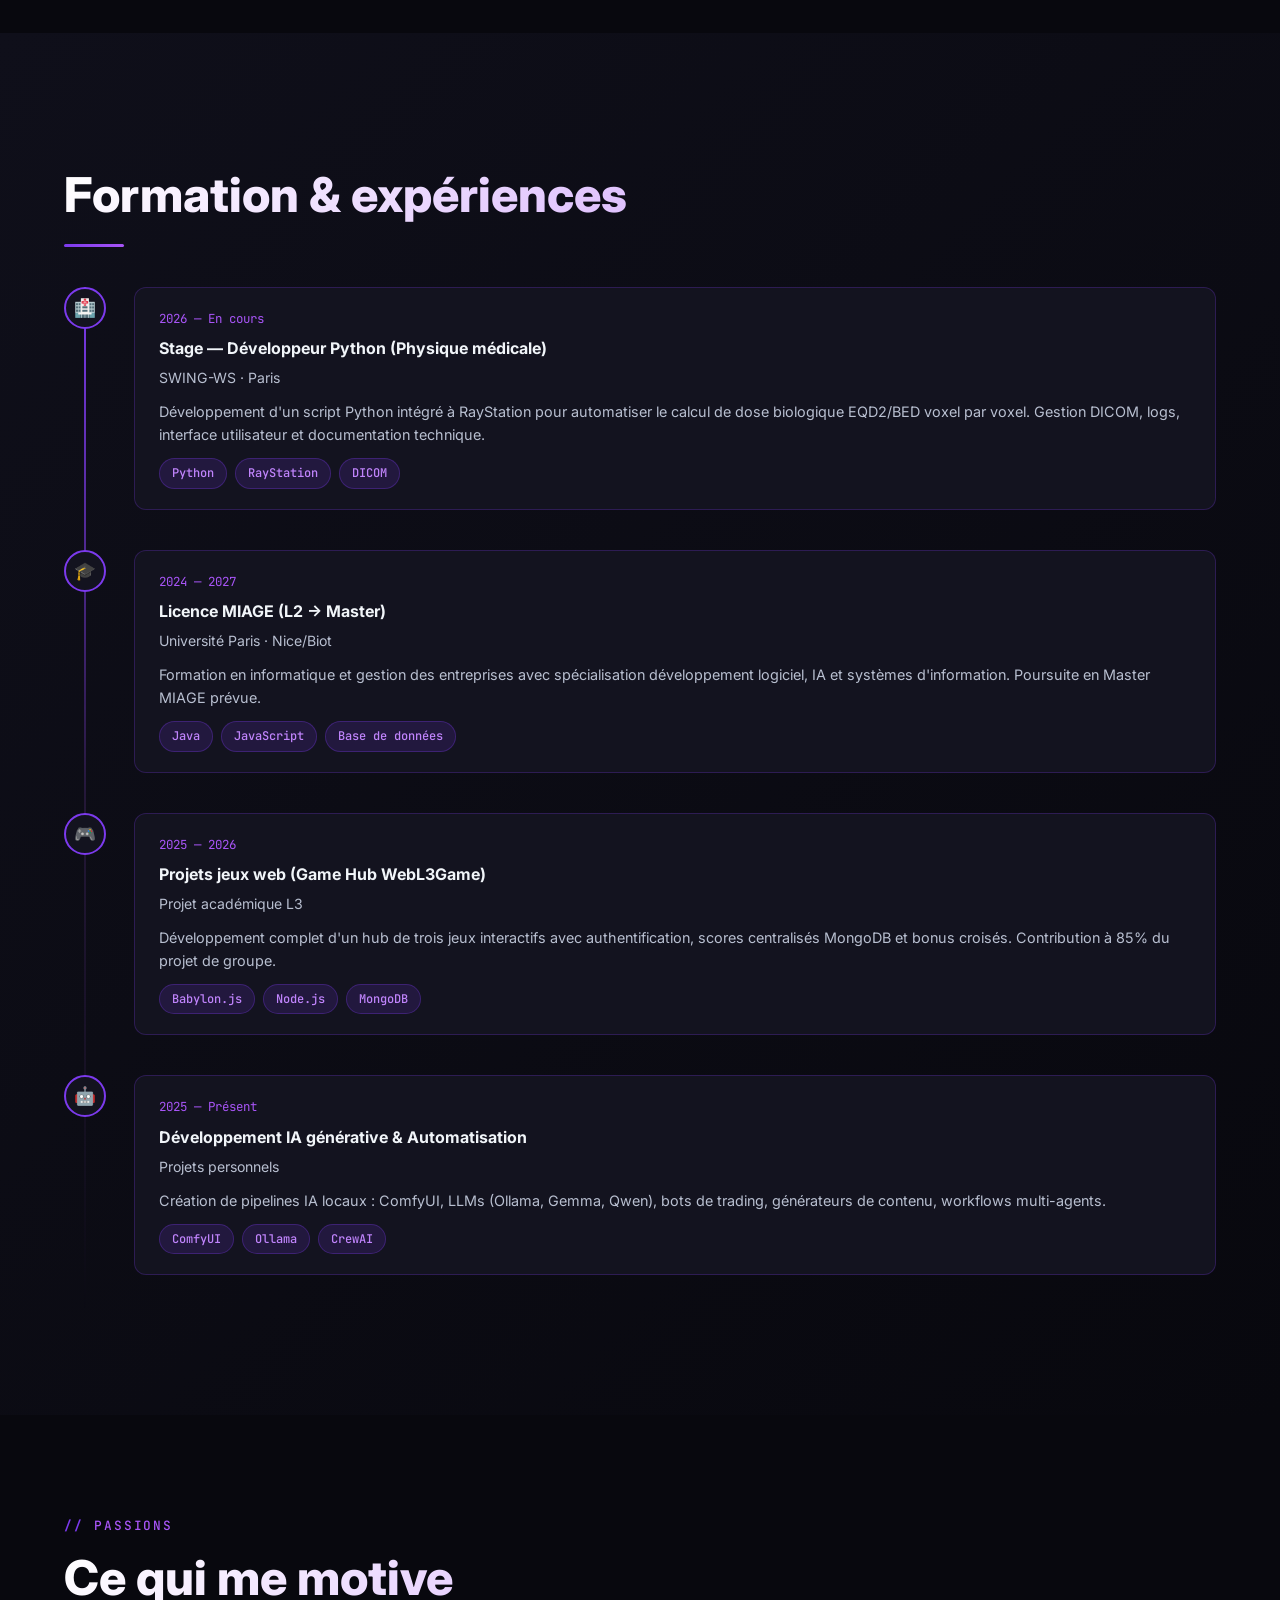
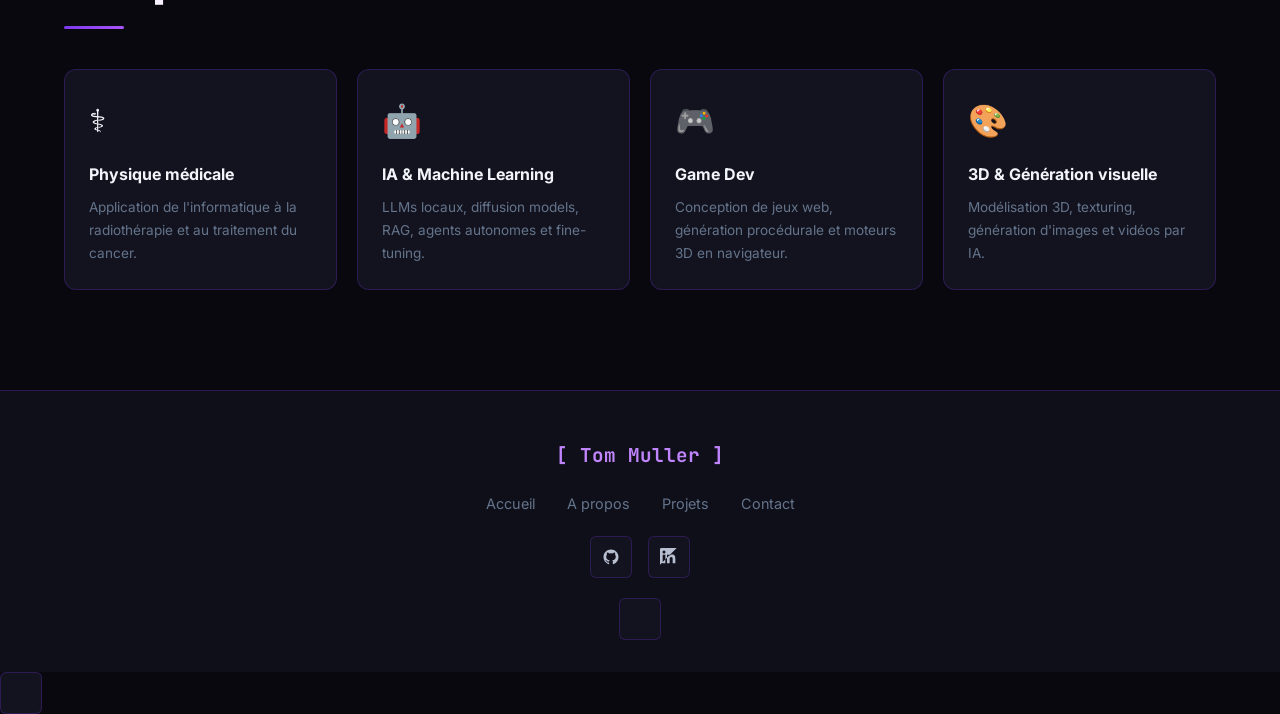
==== commit 838d40f4: "modif liens" ====
--- a/about.html
+++ b/about.html
@@ -213,12 +213,13 @@
       <a href="contact.html">Contact</a>
     </nav>
     <div class="footer-social">
-      <a href="https://github.com/VOTRE_USERNAME" target="_blank" rel="noopener" class="social-btn" aria-label="GitHub">
+      <a href="https://github.com/Tom-8001" target="_blank" rel="noopener" class="social-btn" aria-label="GitHub">
         <svg width="18" height="18" viewBox="0 0 24 24" fill="currentColor"><path d="M12 2C6.477 2 2 6.484 2 12.017c0 4.425 2.865 8.18 6.839 9.504.5.092.682-.217.682-.483 0-.237-.008-.868-.013-1.703-2.782.605-3.369-1.343-3.369-1.343-.454-1.158-1.11-1.466-1.11-1.466-.908-.62.069-.608.069-.608 1.003.07 1.531 1.032 1.531 1.032.892 1.53 2.341 1.088 2.91.832.092-.647.35-1.088.636-1.338-2.22-.253-4.555-1.113-4.555-4.951 0-1.093.39-1.988 1.029-2.688-.103-.253-.446-1.272.098-2.65 0 0 .84-.27 2.75 1.026A9.564 9.564 0 0112 6.844c.85.004 1.705.115 2.504.337 1.909-1.296 2.747-1.027 2.747-1.027.546 1.379.202 2.398.1 2.651.64.7 1.028 1.595 1.028 2.688 0 3.848-2.339 4.695-4.566 4.943.359.309.678.92.678 1.855 0 1.338-.012 2.419-.012 2.747 0 .268.18.58.688.482A10.019 10.019 0 0022 12.017C22 6.484 17.522 2 12 2z"/></svg>
       </a>
-      <a href="https://linkedin.com/in/VOTRE_PROFIL" target="_blank" rel="noopener" class="social-btn" aria-label="LinkedIn">
-        <svg width="18" height="18" viewBox="0 0 24 24" fill="currentColor"><path d="M20.447 20.452h-3.554v-5.569c0-1.328-.027-3.037-1.852-3.037-1.853 0-2.136 1.445-2.136 2.939v5.667H9.351V9h3.414v1.561h.046c.477-.9 1.637-1.85 3.37-1.85 3.601 0 4.267 2.37 4.267 5.455v6.286zM5.337 7.433a2.062 2.062 0 01-2.063-2.065 2.064 2.064 0 112.063 2.065zm1.782 13.019H3.555V9h3.564v11.452zM22.225 0H1.771C.792 0 0 .774 0 1.729v20.542C0 23.227.792 24 1.771 24h20.451C23.2 24 24 23.227 24 22.271V1.729C24 .774 23.2 0 22.222 0h.003z"/></svg>
-      </a>
+      <a href="https://www.linkedin.com/in/tom-m-372117369" target="_blank" rel="noopener" class="social-btn" aria-label="LinkedIn">
+        <svg width="18" height="18" viewBox="0 0 24 24" fill="currentColor"><path d="M20.447 20.452h-3.554v-5.569c0-1.328-.027-3.037-1.852-3.037-1.853 0-2.136 1.445-2.136 2.939v5.667H9.351V9h3.414v1.561h.046c.477-.9 1.637-1.85 3.37-1.85 3.601 0 4.267 2.37 4.267 5.455v6.286zM5.337 7.433a2.062 2.062 0 01-2.063-2.065 2.064 2.064 0 112.063 2.065zm1.782 13.019H3.555V9h3.564v11.452zM22.225 0H1.771C.792 0 0 .774 0 1.729v20.542C0 23.227.
+
+
     </div>
     <p class="footer-copy">2026 Tom Muller — Fait avec passion</p>
   </div>
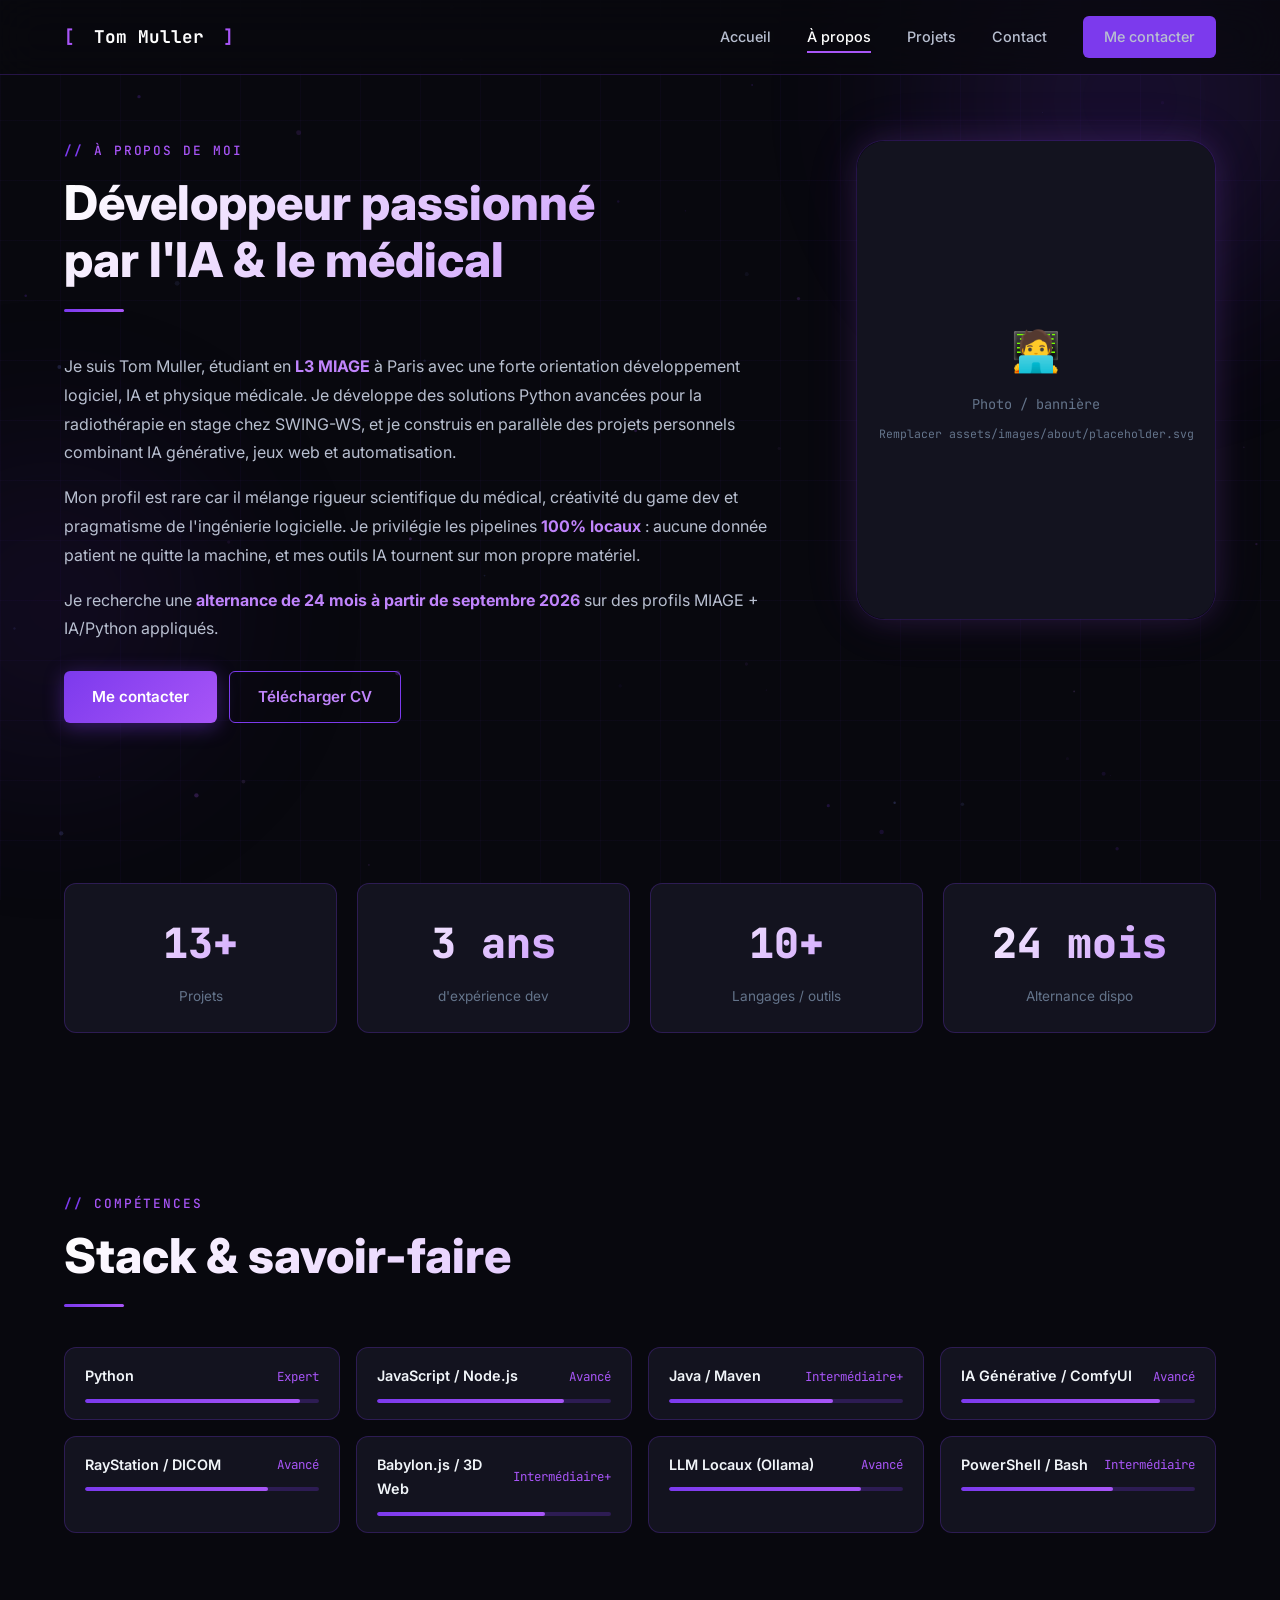
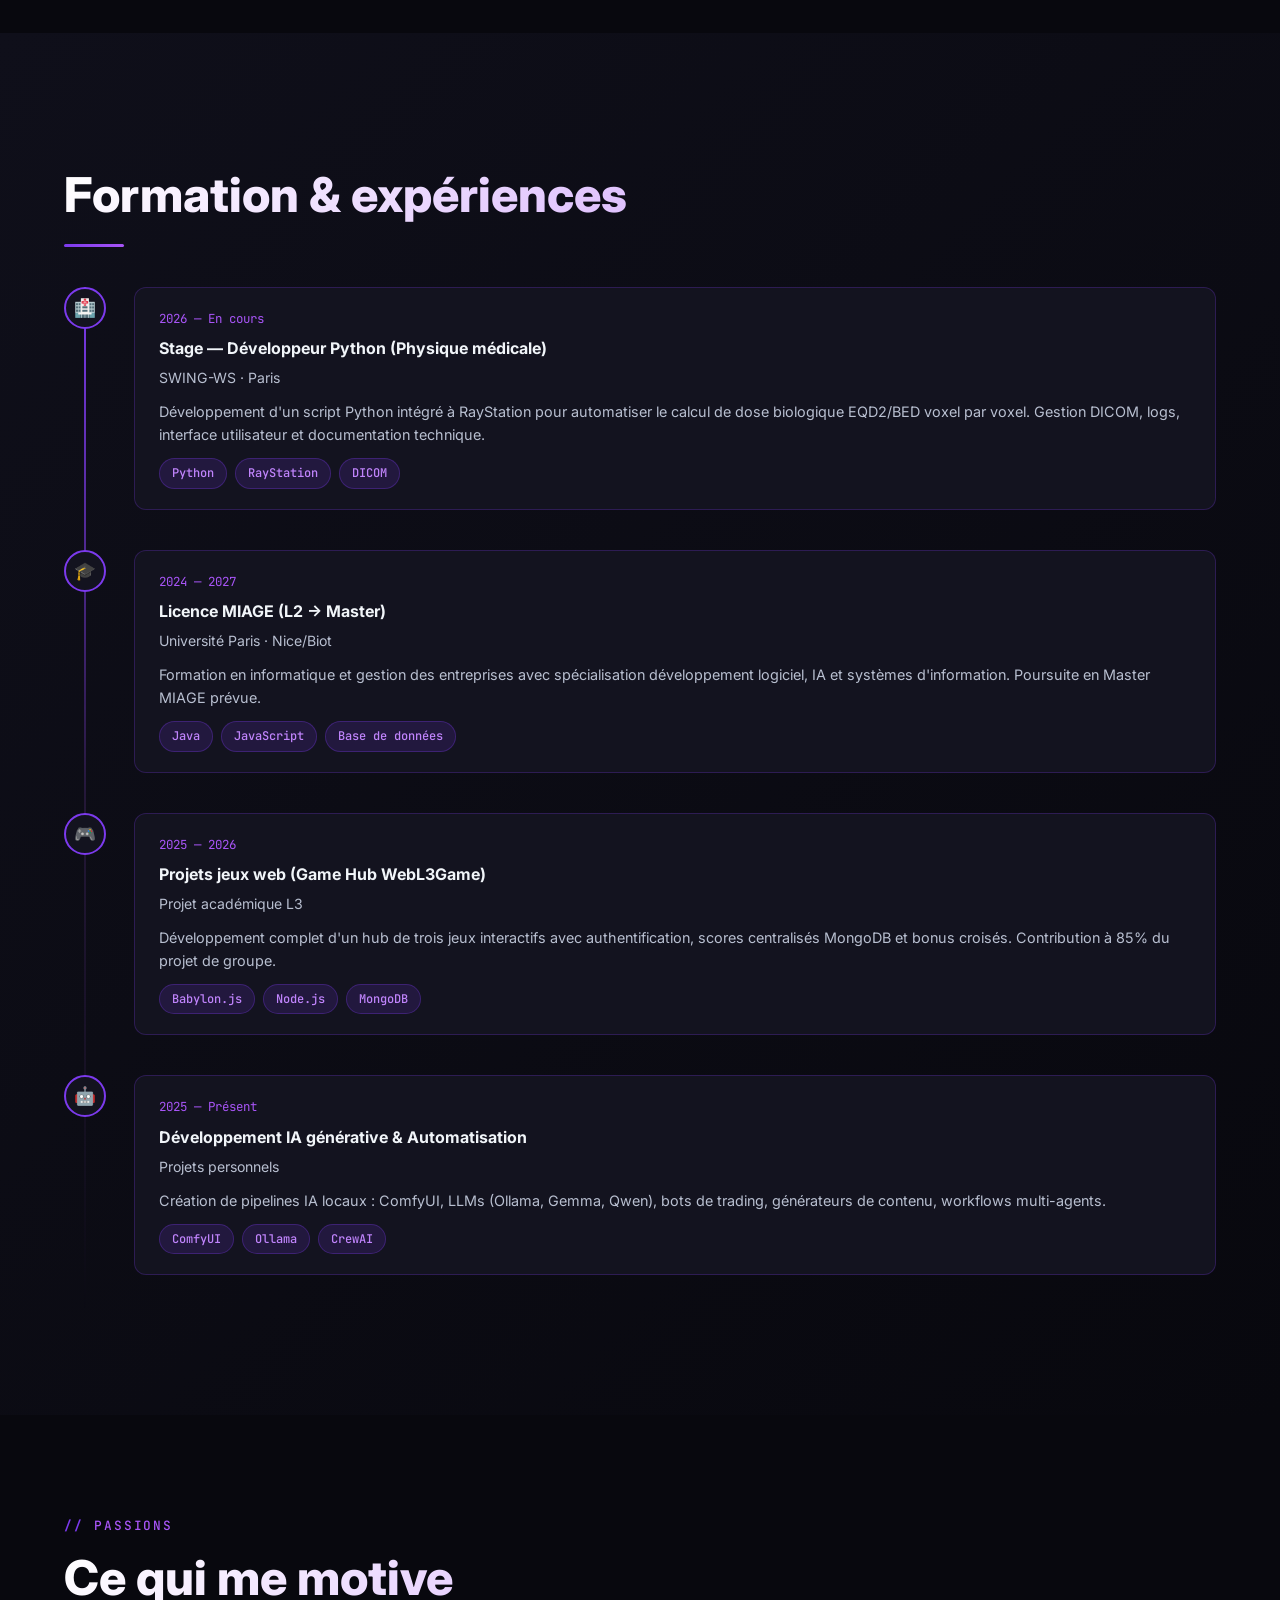
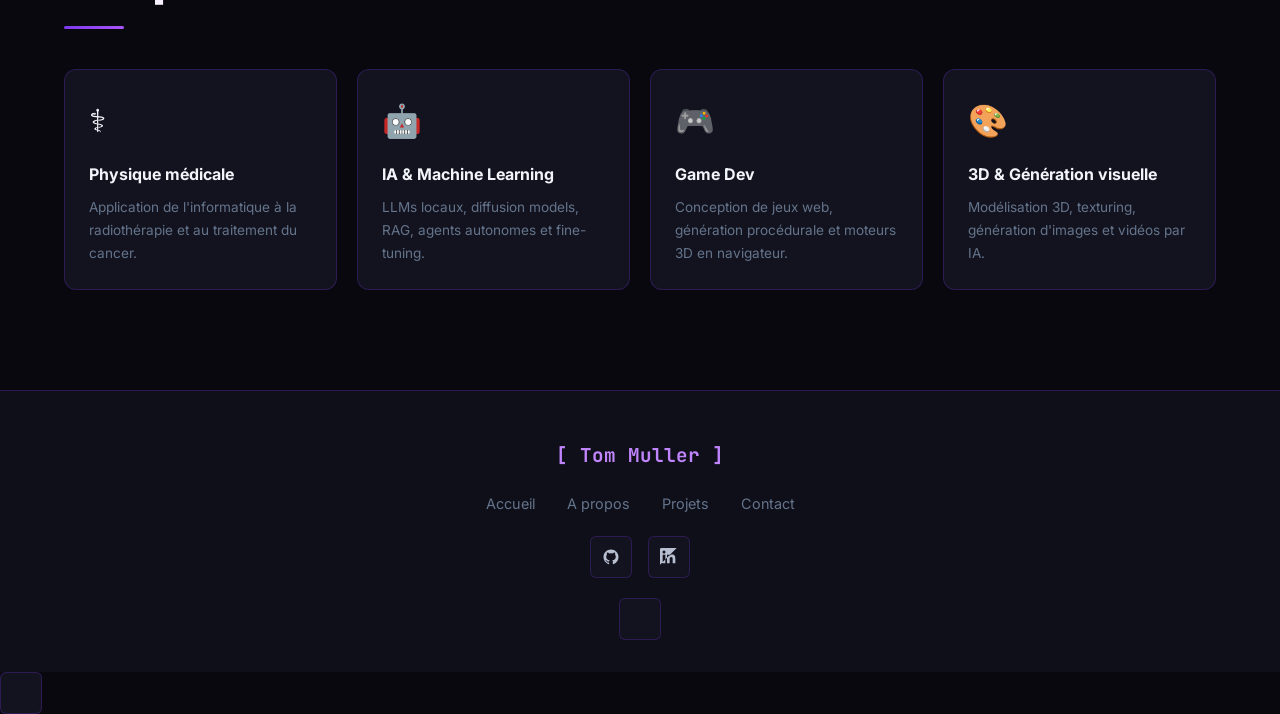
==== commit 1ddb8d9b: "fix des liens linkdin" ====
--- a/about.html
+++ b/about.html
@@ -216,7 +216,7 @@
       <a href="https://github.com/Tom-8001" target="_blank" rel="noopener" class="social-btn" aria-label="GitHub">
         <svg width="18" height="18" viewBox="0 0 24 24" fill="currentColor"><path d="M12 2C6.477 2 2 6.484 2 12.017c0 4.425 2.865 8.18 6.839 9.504.5.092.682-.217.682-.483 0-.237-.008-.868-.013-1.703-2.782.605-3.369-1.343-3.369-1.343-.454-1.158-1.11-1.466-1.11-1.466-.908-.62.069-.608.069-.608 1.003.07 1.531 1.032 1.531 1.032.892 1.53 2.341 1.088 2.91.832.092-.647.35-1.088.636-1.338-2.22-.253-4.555-1.113-4.555-4.951 0-1.093.39-1.988 1.029-2.688-.103-.253-.446-1.272.098-2.65 0 0 .84-.27 2.75 1.026A9.564 9.564 0 0112 6.844c.85.004 1.705.115 2.504.337 1.909-1.296 2.747-1.027 2.747-1.027.546 1.379.202 2.398.1 2.651.64.7 1.028 1.595 1.028 2.688 0 3.848-2.339 4.695-4.566 4.943.359.309.678.92.678 1.855 0 1.338-.012 2.419-.012 2.747 0 .268.18.58.688.482A10.019 10.019 0 0022 12.017C22 6.484 17.522 2 12 2z"/></svg>
       </a>
-      <a href="https://www.linkedin.com/in/tom-m-372117369" target="_blank" rel="noopener" class="social-btn" aria-label="LinkedIn">
+      <a href="https://linkedin.com/in/tom-m-372117369" target="_blank" rel="noopener" class="social-btn" aria-label="LinkedIn">
         <svg width="18" height="18" viewBox="0 0 24 24" fill="currentColor"><path d="M20.447 20.452h-3.554v-5.569c0-1.328-.027-3.037-1.852-3.037-1.853 0-2.136 1.445-2.136 2.939v5.667H9.351V9h3.414v1.561h.046c.477-.9 1.637-1.85 3.37-1.85 3.601 0 4.267 2.37 4.267 5.455v6.286zM5.337 7.433a2.062 2.062 0 01-2.063-2.065 2.064 2.064 0 112.063 2.065zm1.782 13.019H3.555V9h3.564v11.452zM22.225 0H1.771C.792 0 0 .774 0 1.729v20.542C0 23.227.
 
 
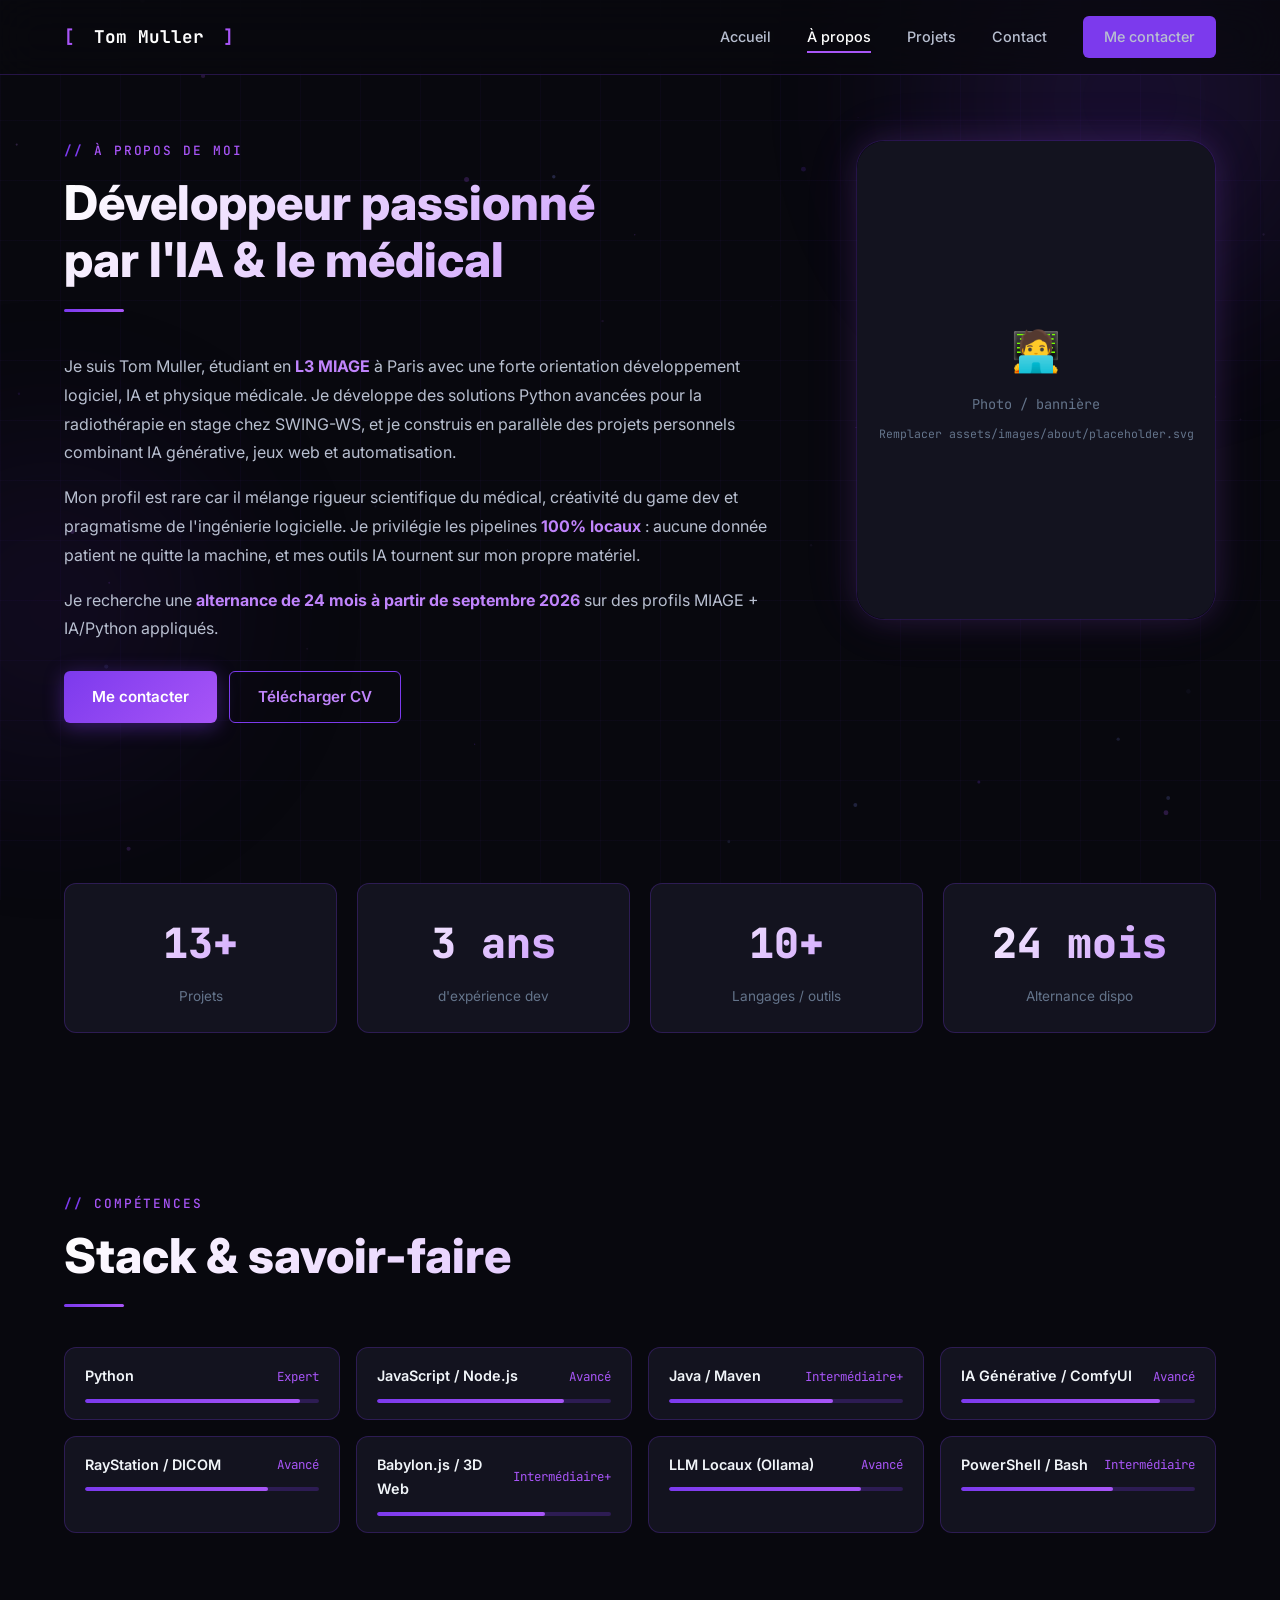
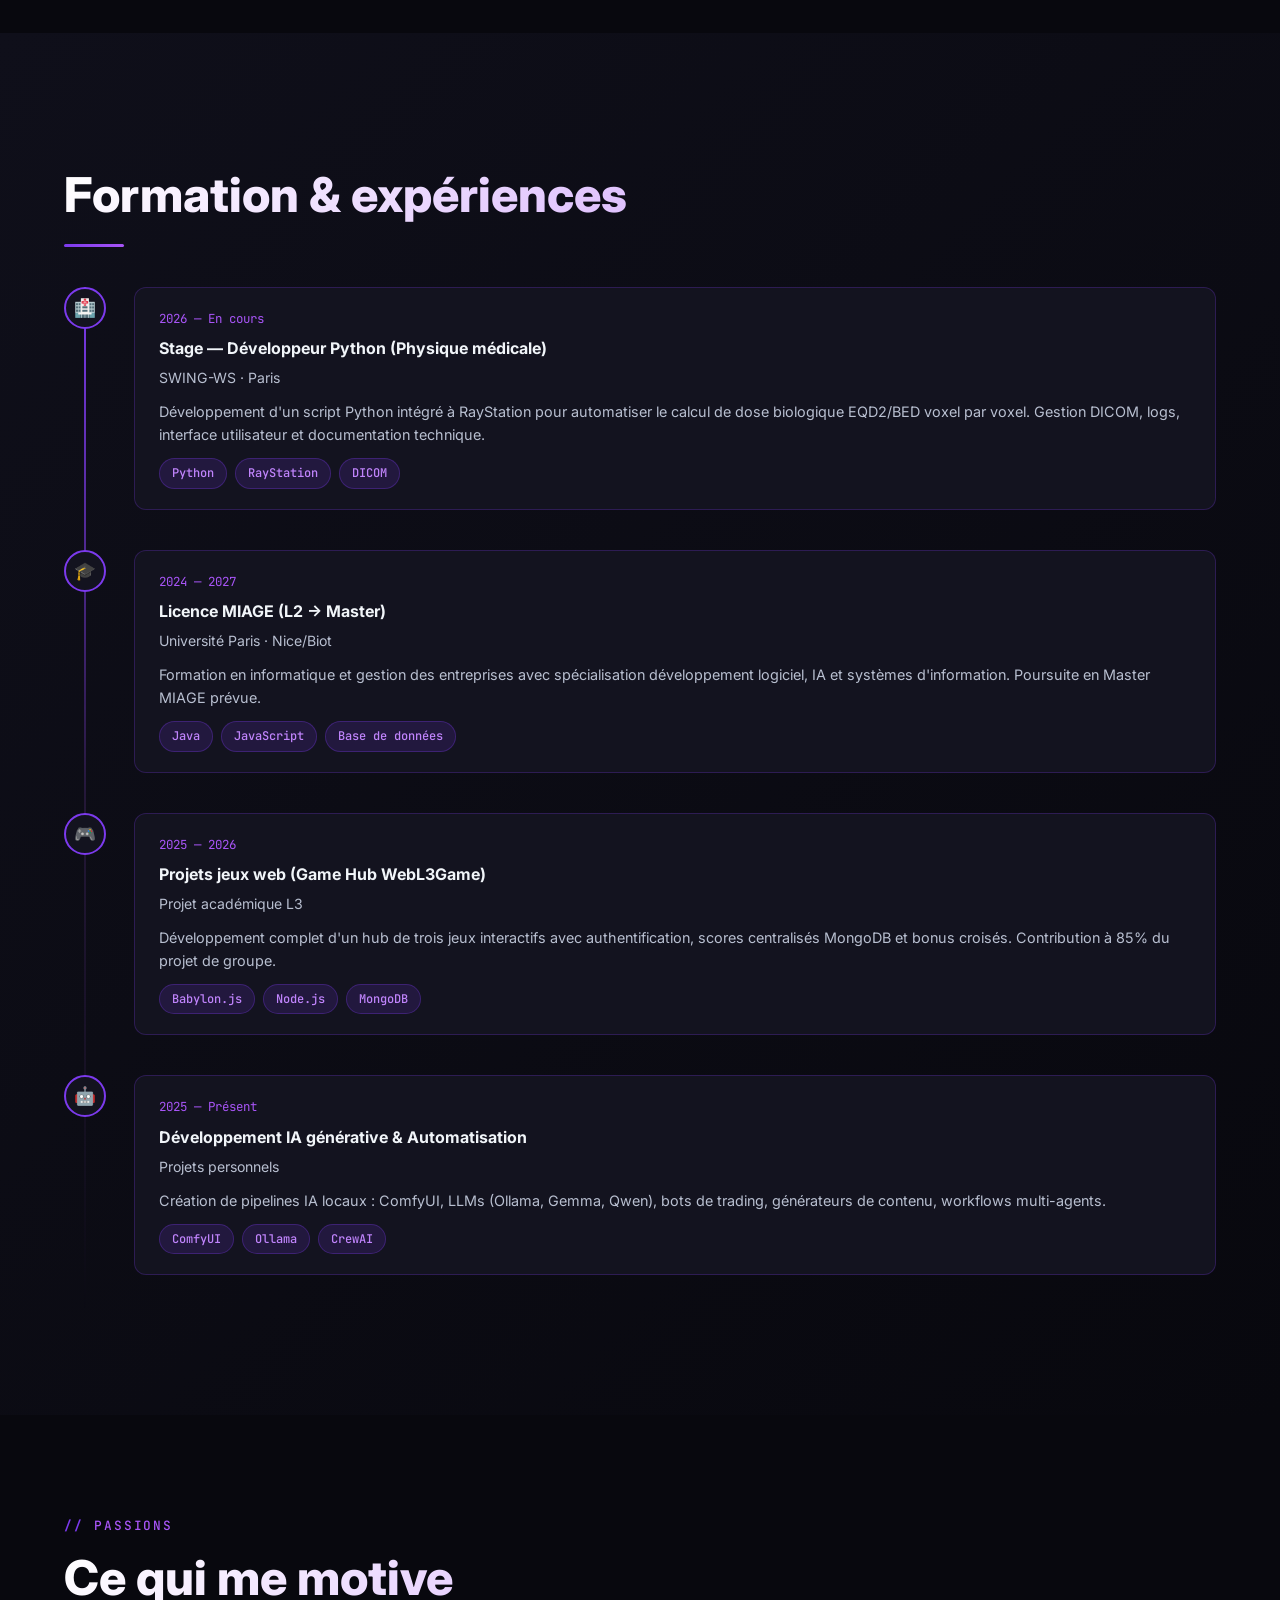
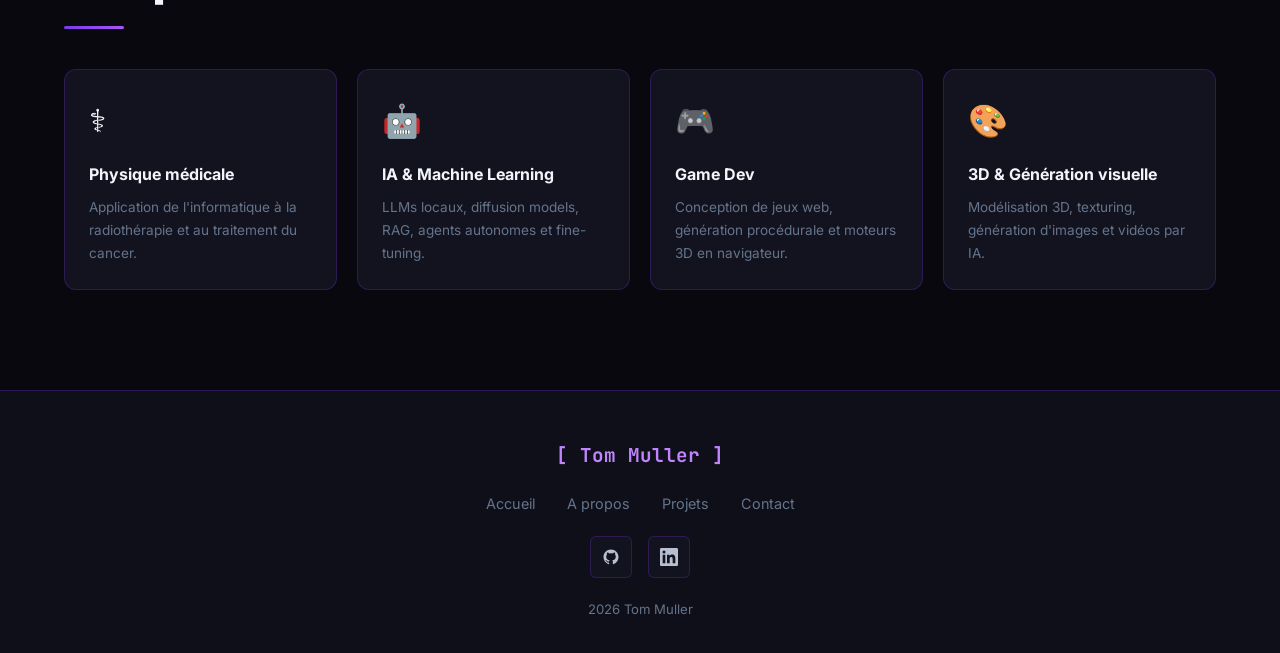
==== commit 1b37937d: "fix des bugs footer sur toute les autre pages" ====
--- a/about.html
+++ b/about.html
@@ -19,10 +19,9 @@
     <a href="index.html" class="navbar-logo"><span class="logo-bracket">[</span>&nbsp;Tom Muller&nbsp;<span class="logo-bracket">]</span></a>
     <div class="navbar-links">
       <a href="index.html">Accueil</a>
-<a href="about.html" class="active">À propos</a>
-<a href="projects.html">Projets</a>
-<a href="contact.html">Contact</a>
-
+      <a href="about.html" class="active">À propos</a>
+      <a href="projects.html">Projets</a>
+      <a href="contact.html">Contact</a>
       <a href="contact.html" class="navbar-cta">Me contacter</a>
     </div>
     <button class="burger" id="burger" aria-label="Menu"><span></span><span></span><span></span></button>
@@ -30,14 +29,12 @@
 </nav>
 <div class="mobile-menu" id="mobileMenu">
   <a href="index.html">Accueil</a>
-<a href="about.html">À propos</a>
-<a href="projects.html">Projets</a>
-<a href="contact.html">Contact</a>
-
+  <a href="about.html">À propos</a>
+  <a href="projects.html">Projets</a>
+  <a href="contact.html">Contact</a>
   <a href="contact.html" class="btn btn-primary btn-sm" style="text-align:center;display:block;">Me contacter</a>
 </div>
 
-<!-- ═══ HERO ABOUT ═══ -->
 <section style="padding:140px 0 60px;">
   <div class="container">
     <div style="display:grid;grid-template-columns:1fr 360px;gap:70px;align-items:start;">
@@ -62,7 +59,6 @@
         </div>
       </div>
 
-      <!-- Photo About -->
       <div class="float-anim reveal-right">
         <div style="width:100%;aspect-ratio:3/4;border-radius:var(--radius-xl);overflow:hidden;border:1px solid var(--border);box-shadow:var(--shadow-glow);">
           <div class="img-placeholder" style="height:100%;border-radius:var(--radius-xl);border:none;">
@@ -76,7 +72,6 @@
   </div>
 </section>
 
-<!-- ═══ STATS RAPIDES ═══ -->
 <section class="section-sm">
   <div class="container">
     <div class="stats-row reveal">
@@ -88,7 +83,6 @@
   </div>
 </section>
 
-<!-- ═══ COMPÉTENCES ═══ -->
 <section class="section">
   <div class="container">
     <p class="section-label reveal">Compétences</p>
@@ -107,7 +101,6 @@
   </div>
 </section>
 
-<!-- ═══ TIMELINE ═══ -->
 <section class="section" style="background:linear-gradient(135deg,var(--bg-secondary),var(--bg-primary));">
   <div class="container">
     <p class="section-label reveal">Parcours</p>
@@ -171,7 +164,6 @@
   </div>
 </section>
 
-<!-- ═══ CENTRES D'INTÉRÊT ═══ -->
 <section class="section">
   <div class="container">
     <p class="section-label reveal">Passions</p>
@@ -201,7 +193,6 @@
     </div>
   </div>
 </section>
-
 
 <footer>
   <div class="container footer-inner">
@@ -217,15 +208,15 @@
         <svg width="18" height="18" viewBox="0 0 24 24" fill="currentColor"><path d="M12 2C6.477 2 2 6.484 2 12.017c0 4.425 2.865 8.18 6.839 9.504.5.092.682-.217.682-.483 0-.237-.008-.868-.013-1.703-2.782.605-3.369-1.343-3.369-1.343-.454-1.158-1.11-1.466-1.11-1.466-.908-.62.069-.608.069-.608 1.003.07 1.531 1.032 1.531 1.032.892 1.53 2.341 1.088 2.91.832.092-.647.35-1.088.636-1.338-2.22-.253-4.555-1.113-4.555-4.951 0-1.093.39-1.988 1.029-2.688-.103-.253-.446-1.272.098-2.65 0 0 .84-.27 2.75 1.026A9.564 9.564 0 0112 6.844c.85.004 1.705.115 2.504.337 1.909-1.296 2.747-1.027 2.747-1.027.546 1.379.202 2.398.1 2.651.64.7 1.028 1.595 1.028 2.688 0 3.848-2.339 4.695-4.566 4.943.359.309.678.92.678 1.855 0 1.338-.012 2.419-.012 2.747 0 .268.18.58.688.482A10.019 10.019 0 0022 12.017C22 6.484 17.522 2 12 2z"/></svg>
       </a>
       <a href="https://linkedin.com/in/tom-m-372117369" target="_blank" rel="noopener" class="social-btn" aria-label="LinkedIn">
-        <svg width="18" height="18" viewBox="0 0 24 24" fill="currentColor"><path d="M20.447 20.452h-3.554v-5.569c0-1.328-.027-3.037-1.852-3.037-1.853 0-2.136 1.445-2.136 2.939v5.667H9.351V9h3.414v1.561h.046c.477-.9 1.637-1.85 3.37-1.85 3.601 0 4.267 2.37 4.267 5.455v6.286zM5.337 7.433a2.062 2.062 0 01-2.063-2.065 2.064 2.064 0 112.063 2.065zm1.782 13.019H3.555V9h3.564v11.452zM22.225 0H1.771C.792 0 0 .774 0 1.729v20.542C0 23.227.
-
-
-    </div>
-    <p class="footer-copy">2026 Tom Muller — Fait avec passion</p>
+        <svg width="18" height="18" viewBox="0 0 24 24" fill="currentColor"><path d="M20.447 20.452h-3.554v-5.569c0-1.328-.027-3.037-1.852-3.037-1.853 0-2.136 1.445-2.136 2.939v5.667H9.351V9h3.414v1.561h.046c.477-.9 1.637-1.85 3.37-1.85 3.601 0 4.267 2.37 4.267 5.455v6.286zM5.337 7.433a2.062 2.062 0 01-2.063-2.065 2.064 2.064 0 112.063 2.065zm1.782 13.019H3.555V9h3.564v11.452zM22.225 0H1.771C.792 0 0 .774 0 1.729v20.542C0 23.227.792 24 1.771 24h20.451C23.2 24 24 23.227 24 22.271V1.729C24 .774 23.2 0 22.222 0h.003z"/></svg>
+      </a>
+    </div>
+    <p class="footer-copy">2026 Tom Muller</p>
   </div>
 </footer>
+
 <script src="js/projects.js"></script>
 <script src="js/main.js"></script>
 <script src="js/animations.js"></script>
 </body>
-</html>
+</html>
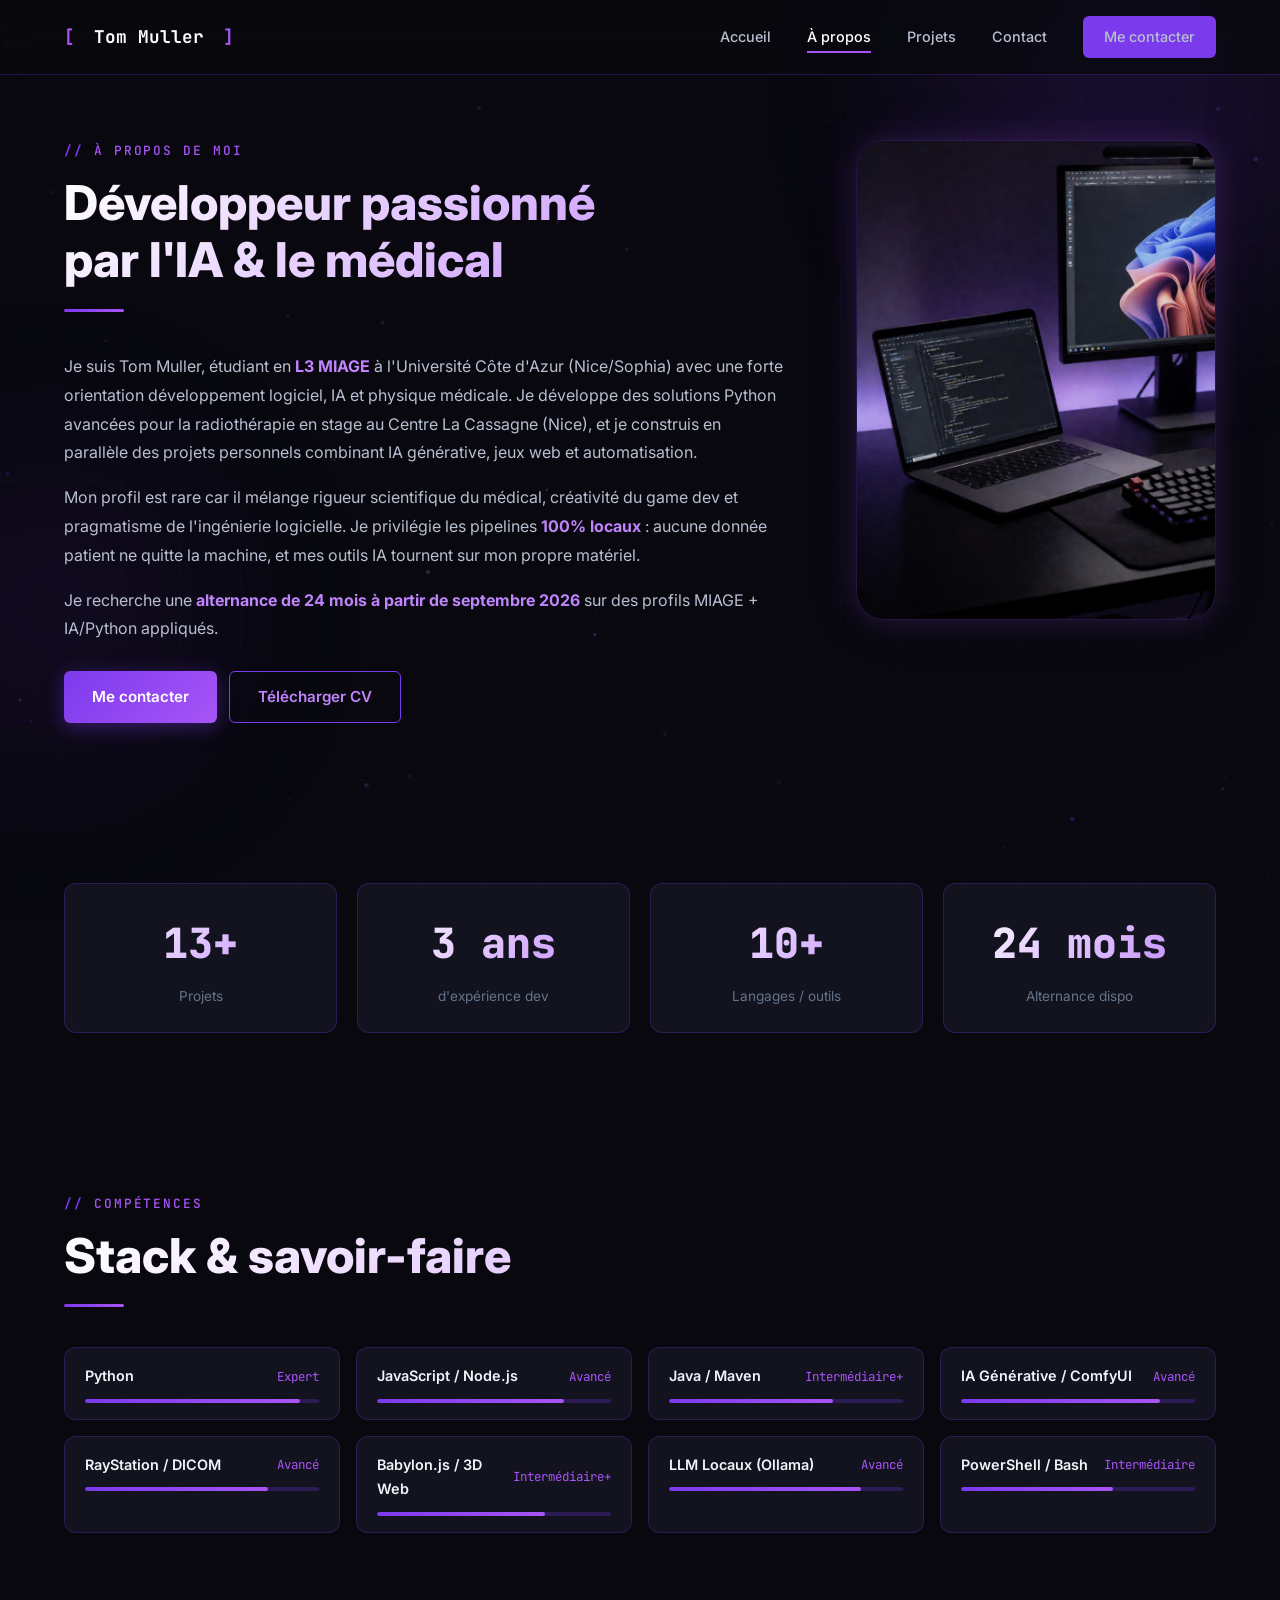
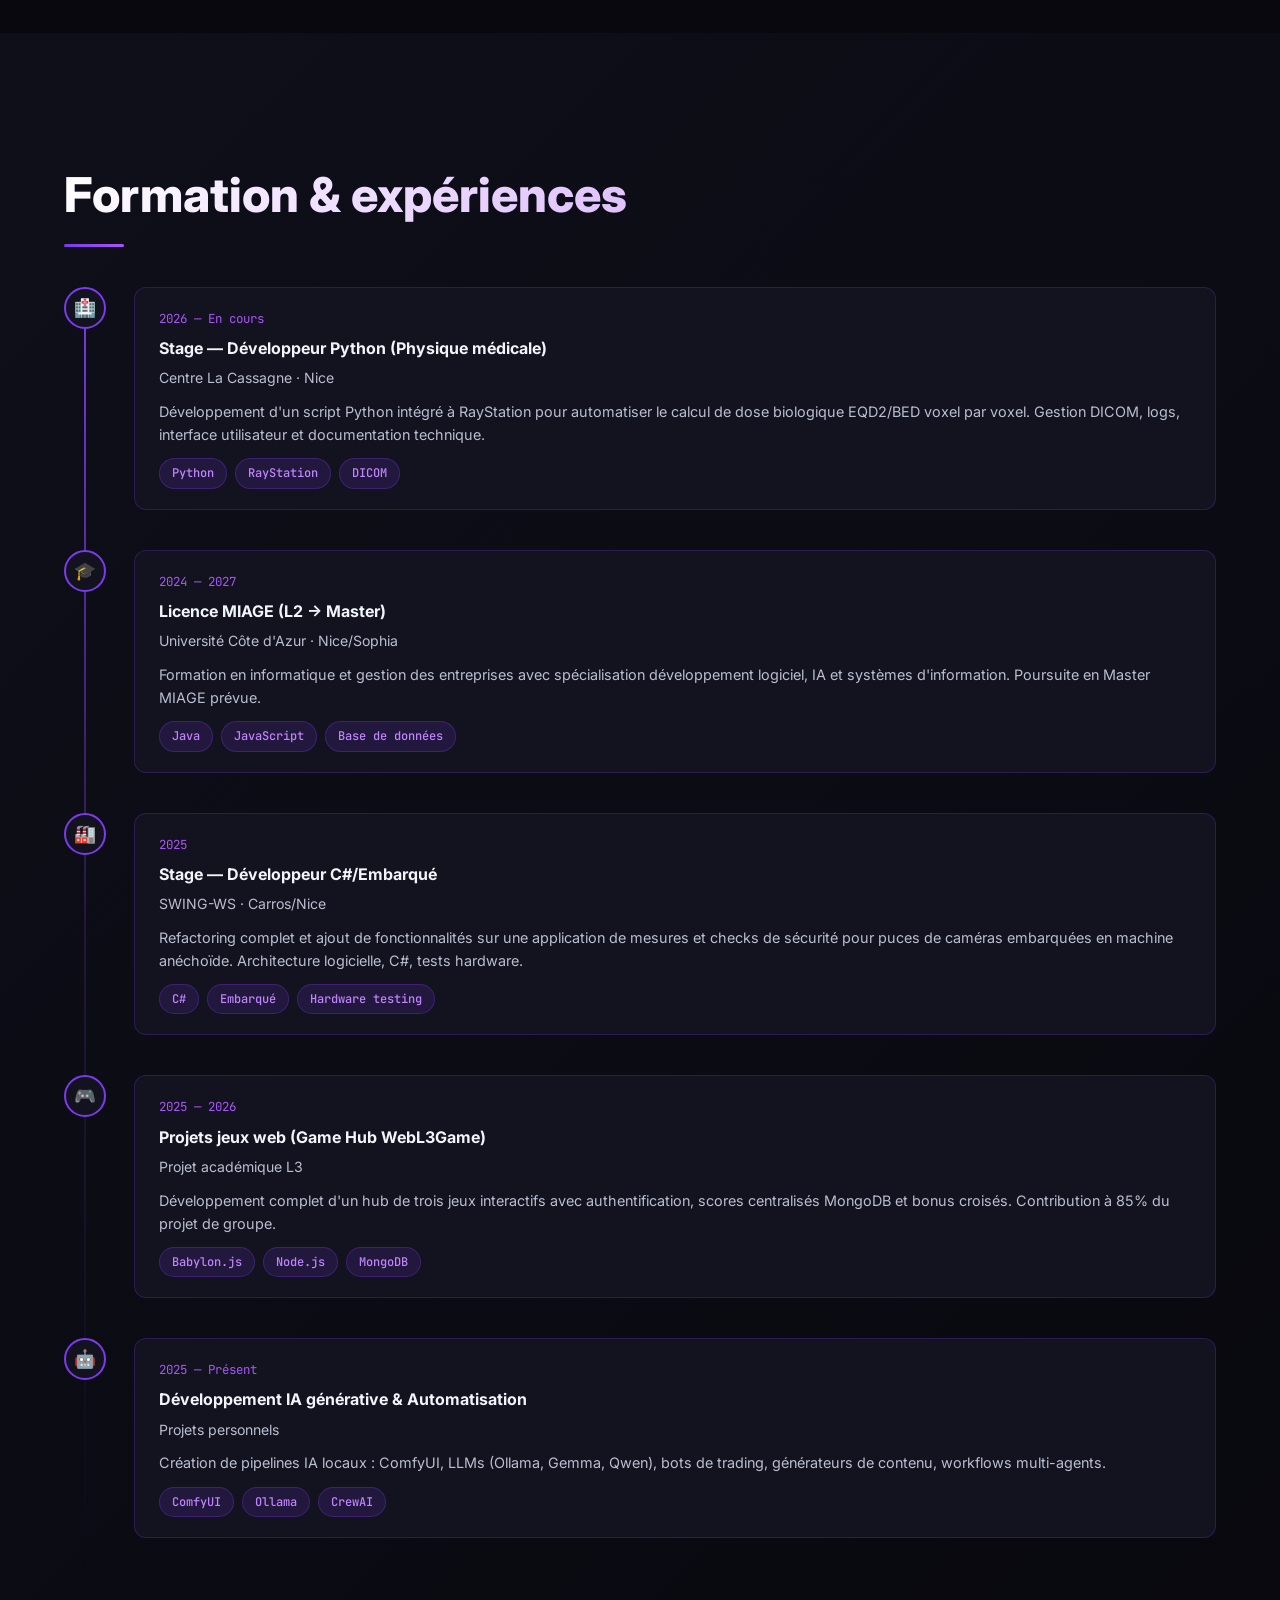
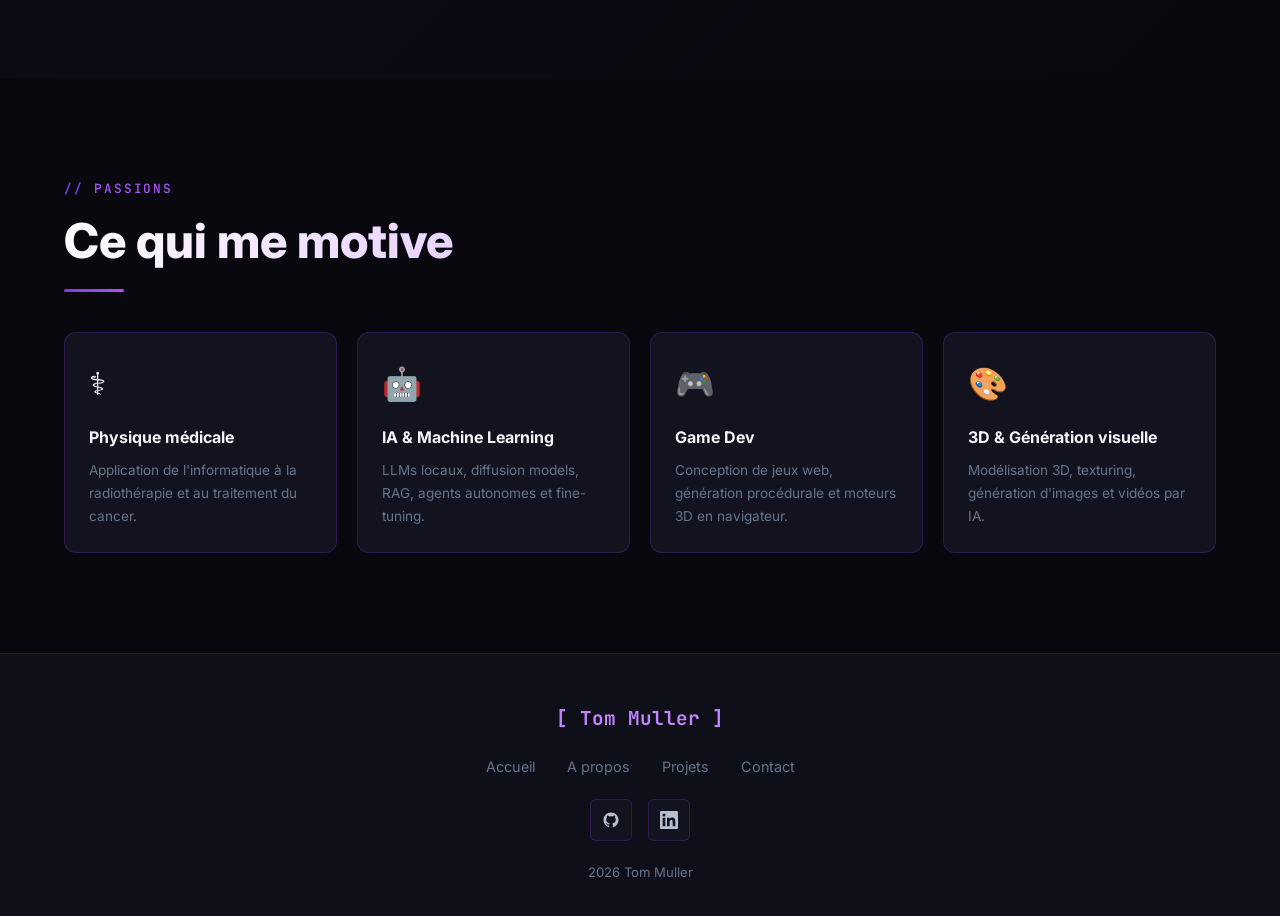
==== commit 496a37eb: "ajout des images + corrèctions" ====
--- a/about.html
+++ b/about.html
@@ -44,7 +44,7 @@
         <div class="divider hero-animate-3"></div>
         <div class="hero-animate-4">
           <p style="color:var(--text-secondary);line-height:1.8;margin-bottom:16px;">
-            Je suis Tom Muller, étudiant en <strong style="color:var(--purple-light);">L3 MIAGE</strong> à Paris avec une forte orientation développement logiciel, IA et physique médicale. Je développe des solutions Python avancées pour la radiothérapie en stage chez SWING-WS, et je construis en parallèle des projets personnels combinant IA générative, jeux web et automatisation.
+            Je suis Tom Muller, étudiant en <strong style="color:var(--purple-light);">L3 MIAGE</strong> à l'Université Côte d'Azur (Nice/Sophia) avec une forte orientation développement logiciel, IA et physique médicale. Je développe des solutions Python avancées pour la radiothérapie en stage au Centre La Cassagne (Nice), et je construis en parallèle des projets personnels combinant IA générative, jeux web et automatisation.
           </p>
           <p style="color:var(--text-secondary);line-height:1.8;margin-bottom:16px;">
             Mon profil est rare car il mélange rigueur scientifique du médical, créativité du game dev et pragmatisme de l'ingénierie logicielle. Je privilégie les pipelines <strong style="color:var(--purple-light);">100% locaux</strong> : aucune donnée patient ne quitte la machine, et mes outils IA tournent sur mon propre matériel.
@@ -61,11 +61,7 @@
 
       <div class="float-anim reveal-right">
         <div style="width:100%;aspect-ratio:3/4;border-radius:var(--radius-xl);overflow:hidden;border:1px solid var(--border);box-shadow:var(--shadow-glow);">
-          <div class="img-placeholder" style="height:100%;border-radius:var(--radius-xl);border:none;">
-            <span class="icon">🧑‍💻</span>
-            <span>Photo / bannière</span>
-            <small style="font-size:0.72rem;text-align:center;padding:0 12px;">Remplacer assets/images/about/placeholder.svg</small>
-          </div>
+          <img src="assets/images/about/about-banner.png" alt="Tom Muller - Workspace" style="width:100%;height:100%;object-fit:cover;border-radius:var(--radius-xl);">
         </div>
       </div>
     </div>
@@ -113,7 +109,7 @@
         <div class="timeline-content">
           <p class="timeline-date">2026 — En cours</p>
           <h3 class="timeline-title">Stage — Développeur Python (Physique médicale)</h3>
-          <p class="timeline-company">SWING-WS · Paris</p>
+          <p class="timeline-company">Centre La Cassagne · Nice</p>
           <p class="timeline-desc">Développement d'un script Python intégré à RayStation pour automatiser le calcul de dose biologique EQD2/BED voxel par voxel. Gestion DICOM, logs, interface utilisateur et documentation technique.</p>
           <div style="display:flex;gap:8px;flex-wrap:wrap;margin-top:12px;">
             <span class="tag">Python</span><span class="tag">RayStation</span><span class="tag">DICOM</span>
@@ -126,10 +122,23 @@
         <div class="timeline-content">
           <p class="timeline-date">2024 — 2027</p>
           <h3 class="timeline-title">Licence MIAGE (L2 → Master)</h3>
-          <p class="timeline-company">Université Paris · Nice/Biot</p>
+          <p class="timeline-company">Université Côte d'Azur · Nice/Sophia</p>
           <p class="timeline-desc">Formation en informatique et gestion des entreprises avec spécialisation développement logiciel, IA et systèmes d'information. Poursuite en Master MIAGE prévue.</p>
           <div style="display:flex;gap:8px;flex-wrap:wrap;margin-top:12px;">
             <span class="tag">Java</span><span class="tag">JavaScript</span><span class="tag">Base de données</span>
+          </div>
+        </div>
+      </div>
+
+      <div class="timeline-item">
+        <div class="timeline-dot">🏭</div>
+        <div class="timeline-content">
+          <p class="timeline-date">2025</p>
+          <h3 class="timeline-title">Stage — Développeur C#/Embarqué</h3>
+          <p class="timeline-company">SWING-WS · Carros/Nice</p>
+          <p class="timeline-desc">Refactoring complet et ajout de fonctionnalités sur une application de mesures et checks de sécurité pour puces de caméras embarquées en machine anéchoïde. Architecture logicielle, C#, tests hardware.</p>
+          <div style="display:flex;gap:8px;flex-wrap:wrap;margin-top:12px;">
+            <span class="tag">C#</span><span class="tag">Embarqué</span><span class="tag">Hardware testing</span>
           </div>
         </div>
       </div>
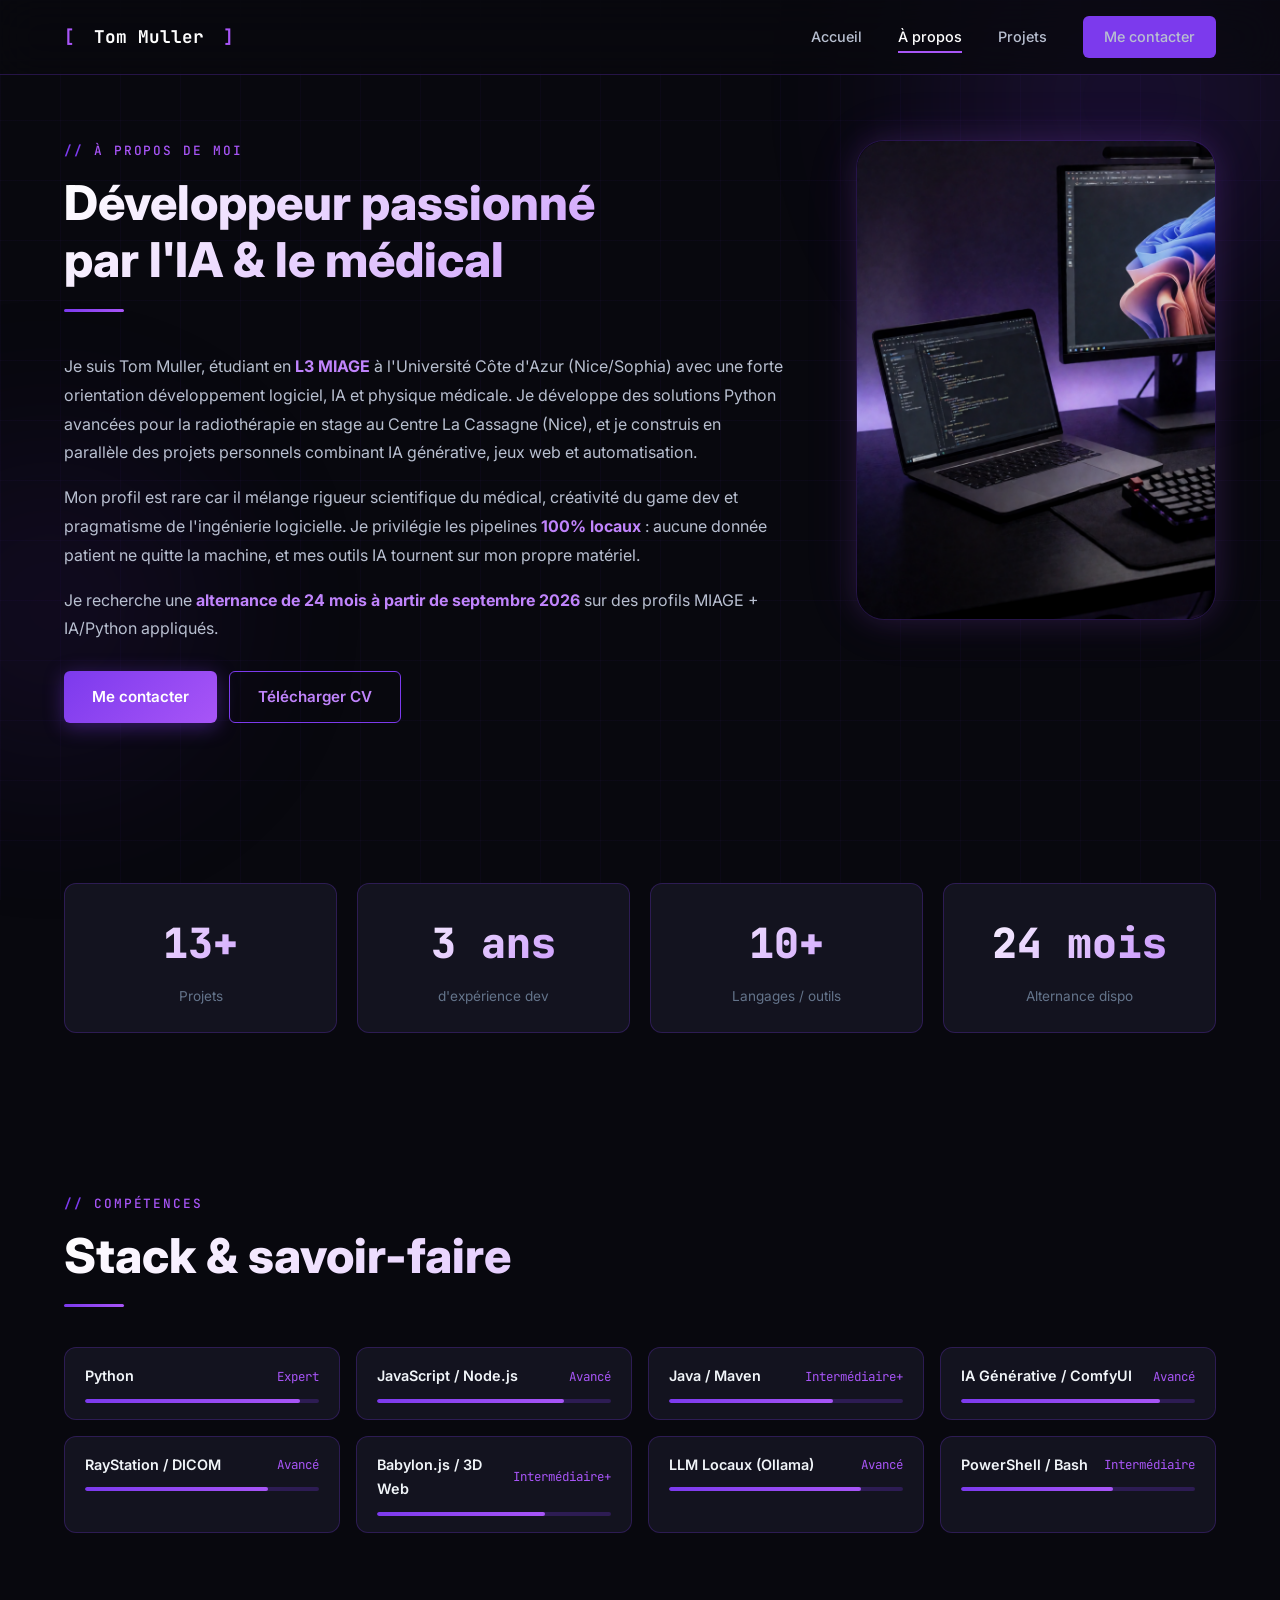
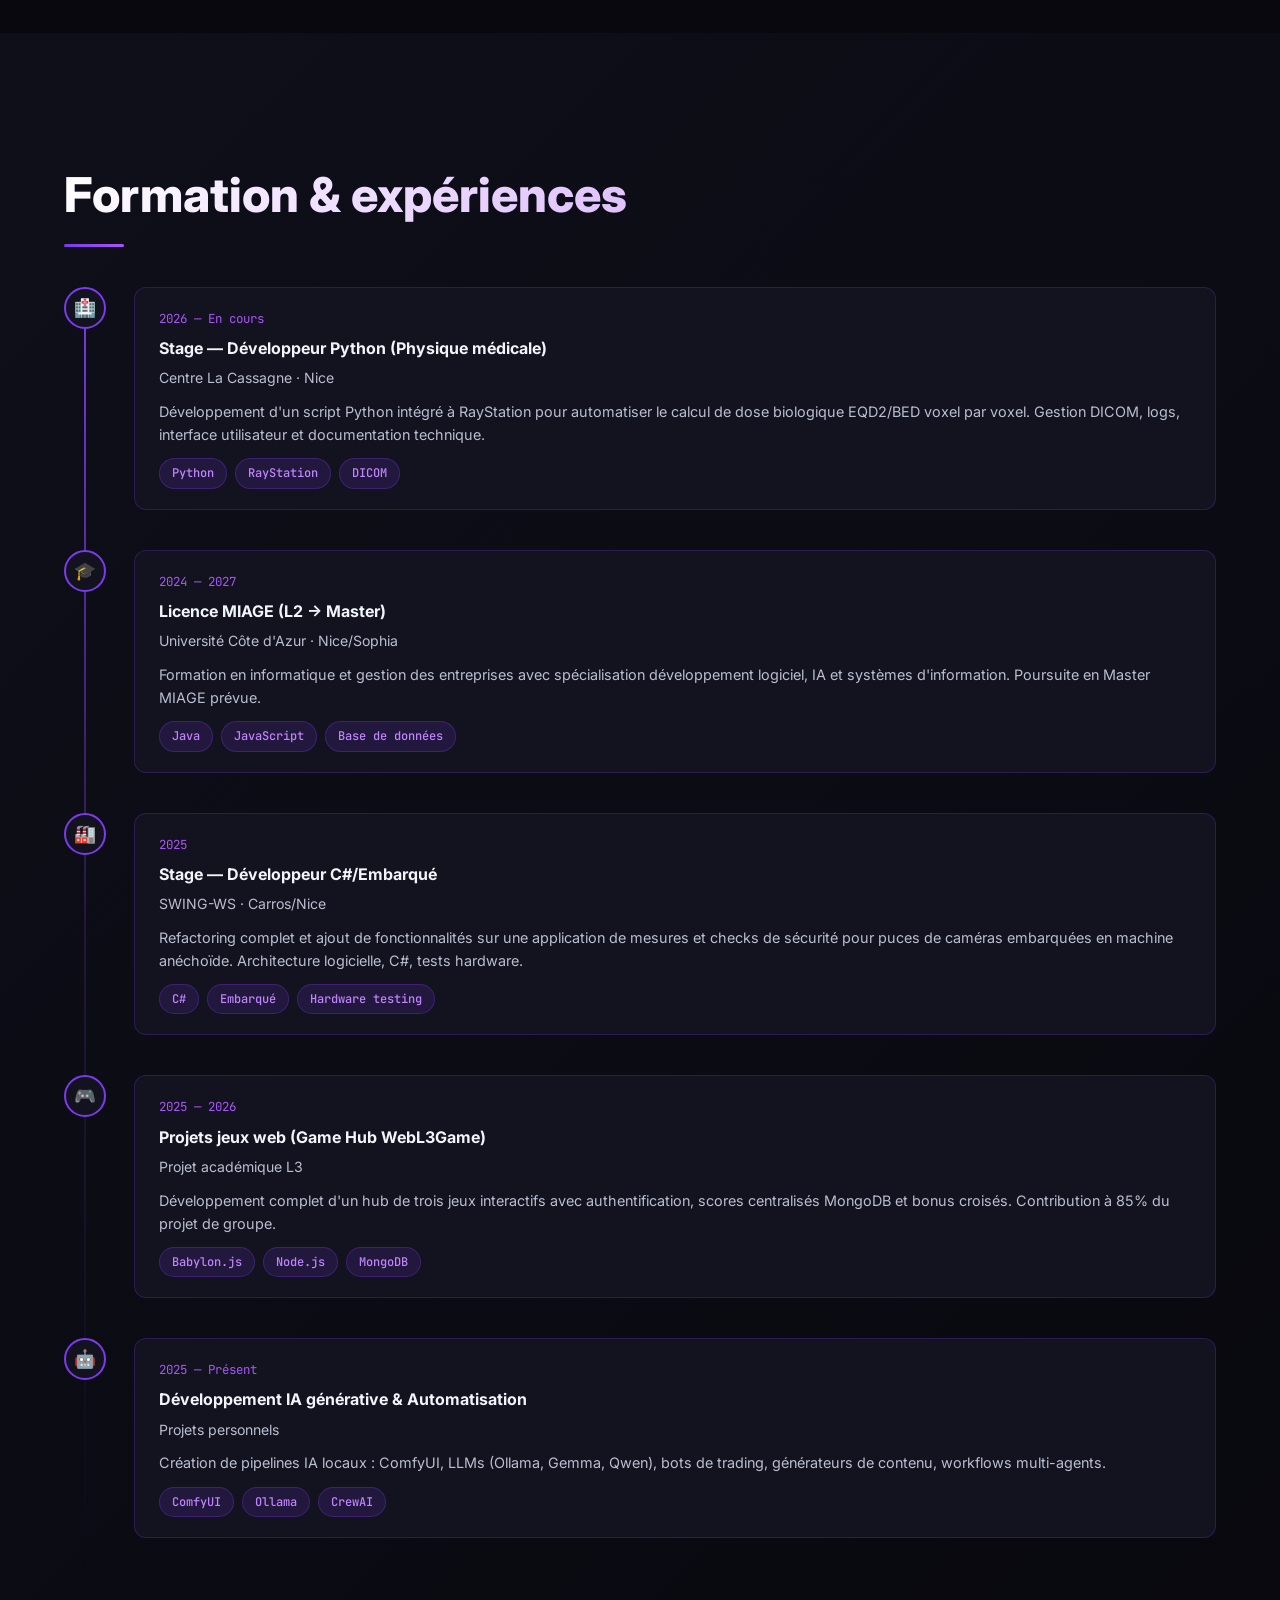
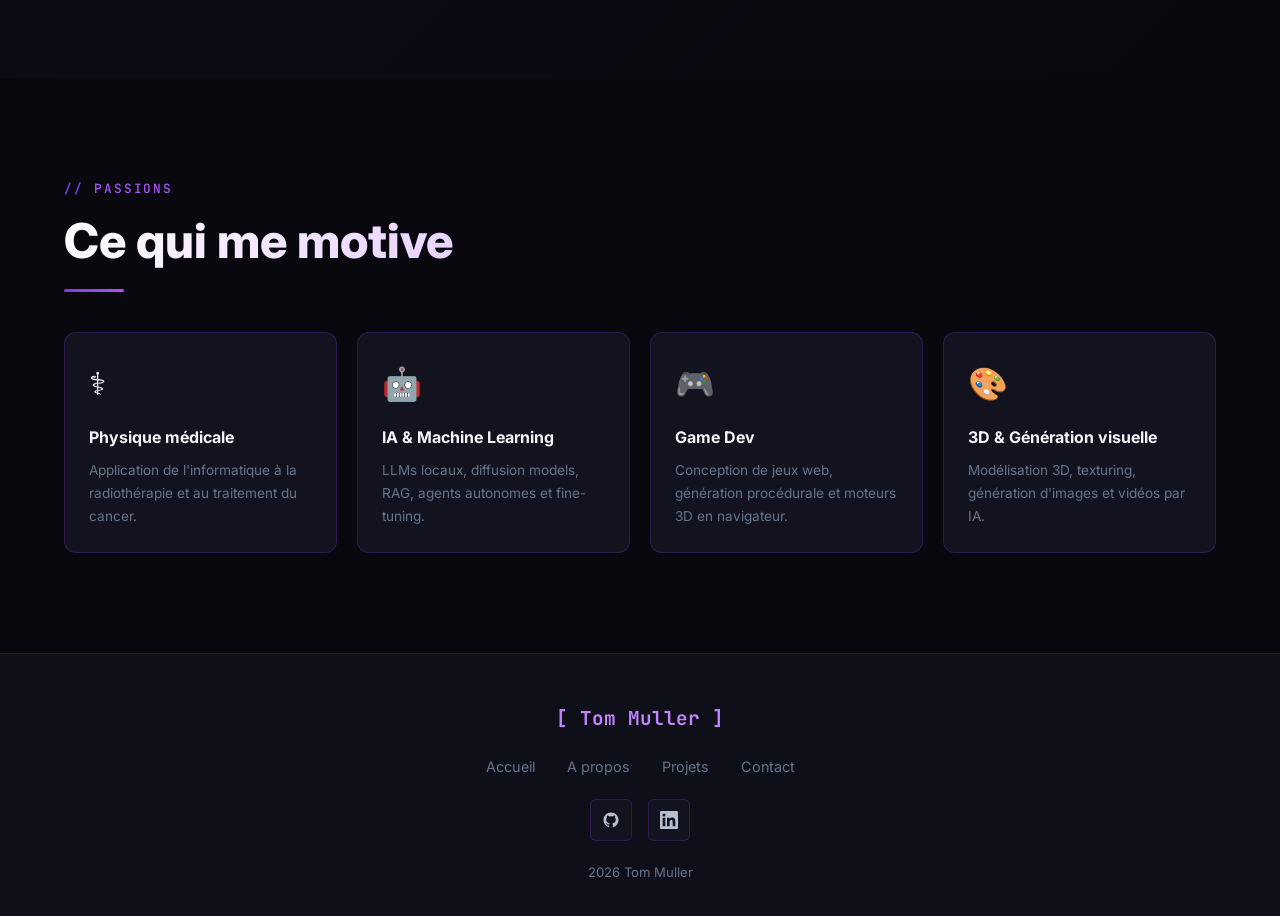
==== commit d910b363: "ajout responsive + CV téléchargeable" ====
--- a/about.html
+++ b/about.html
@@ -8,6 +8,7 @@
   <link rel="stylesheet" href="css/main.css"/>
   <link rel="stylesheet" href="css/components.css"/>
   <link rel="stylesheet" href="css/animations.css"/>
+  <link rel="stylesheet" href="css/responsive.css"/>
 </head>
 <body>
 <canvas id="particles-canvas"></canvas>
@@ -21,7 +22,6 @@
       <a href="index.html">Accueil</a>
       <a href="about.html" class="active">À propos</a>
       <a href="projects.html">Projets</a>
-      <a href="contact.html">Contact</a>
       <a href="contact.html" class="navbar-cta">Me contacter</a>
     </div>
     <button class="burger" id="burger" aria-label="Menu"><span></span><span></span><span></span></button>
@@ -31,13 +31,12 @@
   <a href="index.html">Accueil</a>
   <a href="about.html">À propos</a>
   <a href="projects.html">Projets</a>
-  <a href="contact.html">Contact</a>
   <a href="contact.html" class="btn btn-primary btn-sm" style="text-align:center;display:block;">Me contacter</a>
 </div>
 
 <section style="padding:140px 0 60px;">
   <div class="container">
-    <div style="display:grid;grid-template-columns:1fr 360px;gap:70px;align-items:start;">
+    <div class="about-grid" style="display:grid;grid-template-columns:1fr 360px;gap:70px;align-items:start;">
       <div>
         <p class="section-label hero-animate-1">À propos de moi</p>
         <h1 class="section-title hero-animate-2">Développeur passionné<br/>par l'IA &amp; le médical</h1>
@@ -55,7 +54,7 @@
         </div>
         <div style="display:flex;gap:12px;flex-wrap:wrap;margin-top:28px;" class="hero-animate-4">
           <a href="contact.html" class="btn btn-primary">Me contacter</a>
-          <a href="#" class="btn btn-outline" id="dlCv">Télécharger CV</a>
+          <a href="assets/CV_ATS_Data_IA.pdf" class="btn btn-outline" download>Télécharger CV</a>
         </div>
       </div>
 
--- a/css/responsive.css
+++ b/css/responsive.css
@@ -0,0 +1,193 @@
+/* ============================================================
+   responsive.css — Tous les breakpoints responsives
+   Override des styles inline dans les pages HTML
+   ============================================================ */
+
+/* ── ≤ 1200px : petit desktop ── */
+@media (max-width: 1200px) {
+  .container { max-width: 960px; }
+}
+
+/* ── ≤ 1024px : tablettes paysage / petits écrans ── */
+@media (max-width: 1024px) {
+  .container { max-width: 100%; padding: 0 20px; }
+
+  /* Hero : rétrécir la photo */
+  /* Override inline width:360px / height:360px */
+  .hero-photo-wrap {
+    width: 280px !important;
+    height: 280px !important;
+  }
+
+  /* Badges flottants : les repositionner */
+  .hero-badge-right {
+    top: 0px !important;
+    right: 0px !important;
+  }
+  .hero-badge-left {
+    bottom: 20px !important;
+    left: -10px !important;
+  }
+}
+
+/* ── ≤ 900px : tablettes ── */
+@media (max-width: 900px) {
+  /* Hero grid → stack */
+  .hero-grid {
+    grid-template-columns: 1fr !important;
+    gap: 50px !important;
+    text-align: center;
+  }
+  .hero-grid h1 { text-align: center; }
+  .hero-grid .section-label { justify-content: center; }
+  .hero-grid p { max-width: 100% !important; margin-left: auto; margin-right: auto; }
+  .hero-grid > div:first-child .hero-animate-4 {
+    justify-content: center;
+  }
+  .hero-grid > div:first-child div:has(.social-btn) {
+    justify-content: center;
+  }
+
+  /* About page grid → stack */
+  .about-grid {
+    grid-template-columns: 1fr !important;
+    gap: 40px !important;
+    text-align: center;
+  }
+  .about-grid .section-label { justify-content: center; }
+
+  /* Contact name fields → stack */
+  .contact-name-grid {
+    grid-template-columns: 1fr !important;
+  }
+
+  /* Detail image → plus petite */
+  .detail-img-main { height: 220px !important; }
+
+  /* Nav detail buttons */
+  .nav-detail { flex-direction: column; align-items: stretch; }
+  .nav-detail-btn { max-width: 100% !important; }
+  .nav-detail-btn.next { margin-left: 0 !important; text-align: left !important; }
+}
+
+/* ── ≤ 768px : mobiles tablettes ── */
+@media (max-width: 768px) {
+  .section { padding: 60px 0 !important; }
+  .section-sm { padding: 40px 0 !important; }
+
+  /* Hero et sections avec padding inline */
+  section[style*="padding-top:140px"] { padding-top: 100px !important; }
+  section[style*="padding:140px 0"] { padding: 100px 0 40px !important; }
+
+  /* Hero photo */
+  .hero-photo-wrap {
+    width: 220px !important;
+    height: 220px !important;
+  }
+
+  /* Badges flottants : les cacher sur mobile, trop serrés */
+  .hero-badge-right,
+  .hero-badge-left {
+    display: none;
+  }
+
+  /* Titres section */
+  .section-title { font-size: 1.8rem !important; }
+
+  /* Stats : 2 colonnes */
+  .stats-row {
+    grid-template-columns: repeat(2, 1fr) !important;
+    gap: 12px;
+  }
+  .stat-value { font-size: 2rem !important; }
+
+  /* Skills grid : 1 colonne */
+  .skills-grid { grid-template-columns: 1fr !important; }
+
+  /* Timeline */
+  .timeline::before { left: 16px !important; }
+  .timeline-item { gap: 16px !important; }
+  .timeline-dot { width: 34px !important; height: 34px !important; font-size: 0.9rem !important; }
+  .timeline-content { padding: 16px !important; }
+  .timeline-title { font-size: 0.9rem !important; }
+
+  /* Footer */
+  .footer-links { gap: 20px !important; flex-wrap: wrap; justify-content: center; }
+
+  /* Passions grid : 2 colonnes */
+  .reveal.delay-3[style*="grid-template-columns"] {
+    grid-template-columns: 1fr 1fr !important;
+    gap: 12px !important;
+  }
+
+  /* Skills bars */
+  .skill-item { padding: 14px 16px !important; }
+
+  /* Filter tabs */
+  .filter-tabs { gap: 8px; }
+  .filter-tab { padding: 6px 14px; font-size: 0.8rem; }
+}
+
+/* ── ≤ 480px : petits mobiles ── */
+@media (max-width: 480px) {
+  .section { padding: 40px 0 !important; }
+  [style*="padding-top:140px"] { padding-top: 80px !important; }
+  section[style*="padding:140px"] { padding: 80px 0 30px !important; }
+  [style*="padding:140px 0 60px"] { padding: 80px 0 30px !important; }
+
+  .container { padding: 0 14px !important; }
+
+  /* Hero photo : encore plus petite */
+  .hero-photo-wrap {
+    width: 180px !important;
+    height: 180px !important;
+  }
+
+  /* Hero boutons : full width */
+  .hero-grid > div:first-child .hero-animate-4 {
+    flex-direction: column;
+    align-items: stretch;
+  }
+  .hero-grid > div:first-child .hero-animate-4 .btn {
+    justify-content: center;
+    width: 100%;
+  }
+
+  /* Stats : 1 colonne */
+  .stats-row { grid-template-columns: 1fr !important; }
+
+  /* Passions : 1 colonne */
+  .reveal.delay-3[style*="grid-template-columns"] {
+    grid-template-columns: 1fr !important;
+  }
+
+  /* Section subtitle */
+  .section-subtitle { font-size: 0.95rem !important; }
+
+  /* Boutons généraux */
+  .btn-lg { padding: 14px 28px !important; font-size: 0.95rem !important; }
+
+  /* Tags : plus petits */
+  .tag { font-size: 0.7rem !important; padding: 3px 10px !important; }
+
+  /* Project cards */
+  .project-card-body { padding: 16px !important; }
+  .project-card-title { font-size: 1rem !important; }
+
+  /* Contact items */
+  .contact-item { padding: 14px !important; flex-direction: column; align-items: center; text-align: center; }
+  .contact-item-value { font-size: 0.82rem !important; }
+
+  /* About buttons */
+  .about-grid .hero-animate-4 { justify-content: center; }
+  .about-grid .hero-animate-4 .btn { width: 100%; justify-content: center; }
+
+  /* Detail */
+  .detail-title { font-size: 1.6rem !important; }
+  .detail-img-main { height: 180px !important; }
+  .detail-meta { gap: 12px !important; font-size: 0.8rem !important; }
+
+  /* Mobile menu */
+  .mobile-menu { padding: 16px 14px 24px !important; }
+  .mobile-menu a { font-size: 1rem !important; padding-bottom: 14px !important; }
+}
